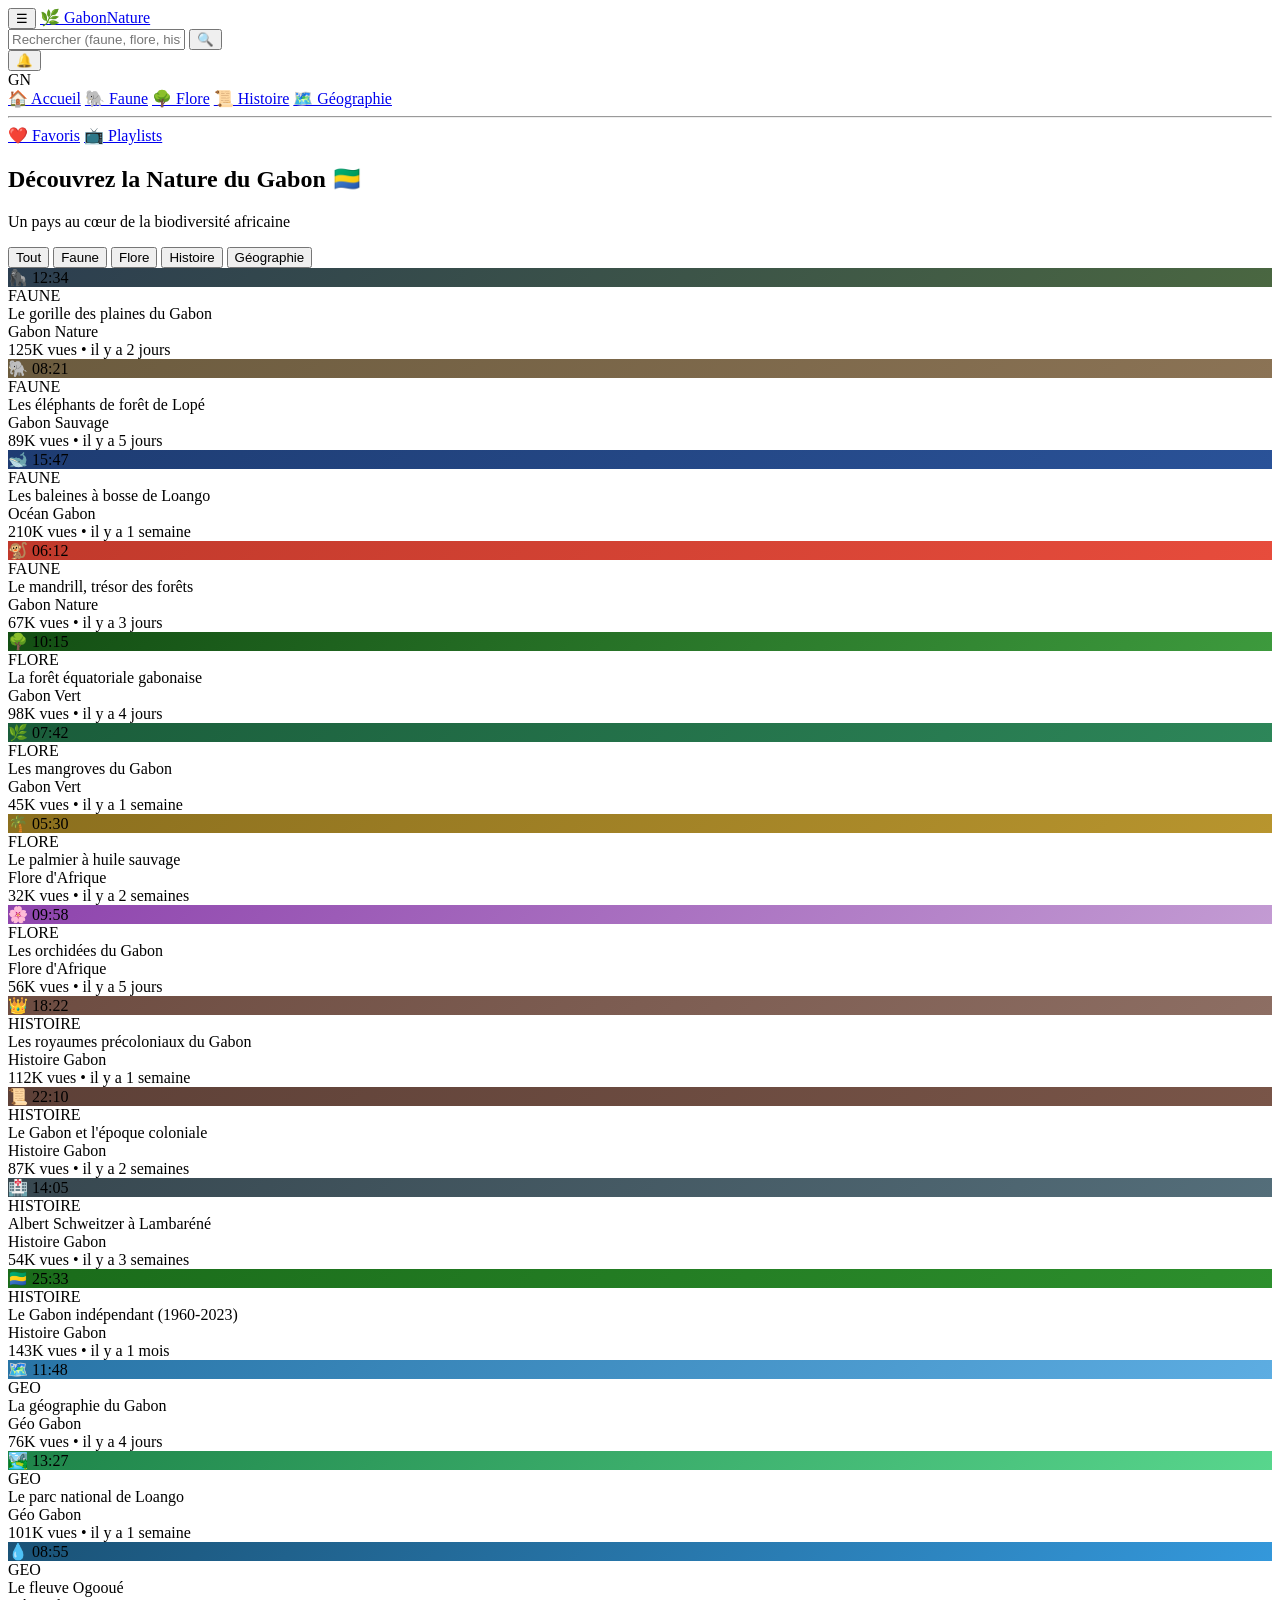
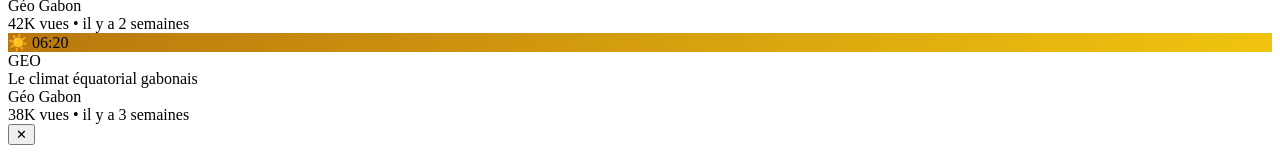
==== index.html @ cf0aaeb3 "Create index.html" ====
<!DOCTYPE html>
<html lang="fr">
<head>
  <meta charset="UTF-8">
  <meta name="viewport" content="width=device-width, initial-scale=1.0">
  <title>Gabon Nature - Découvrez la beauté du Gabon</title>
  <link rel="stylesheet" href="style.css">
  <link href="https://fonts.googleapis.com/css2?family=Roboto:wght@300;400;500;700&display=swap" rel="stylesheet">
</head>
<body>

  <!-- HEADER style YouTube -->
  <header class="header">
    <div class="header-left">
      <button class="menu-btn" id="menuBtn">☰</button>
      <a href="#" class="logo">
        <span class="logo-icon">🌿</span>
        <span class="logo-text">Gabon<span>Nature</span></span>
      </a>
    </div>
    <div class="header-center">
      <input type="text" class="search-bar" placeholder="Rechercher (faune, flore, histoire...)" id="searchInput">
      <button class="search-btn" id="searchBtn">🔍</button>
    </div>
    <div class="header-right">
      <button class="icon-btn">🔔</button>
      <div class="avatar">GN</div>
    </div>
  </header>

  <!-- SIDEBAR -->
  <aside class="sidebar" id="sidebar">
    <nav>
      <a href="#" class="side-link active" data-cat="all">🏠 Accueil</a>
      <a href="#" class="side-link" data-cat="faune">🐘 Faune</a>
      <a href="#" class="side-link" data-cat="flore">🌳 Flore</a>
      <a href="#" class="side-link" data-cat="histoire">📜 Histoire</a>
      <a href="#" class="side-link" data-cat="geo">🗺️ Géographie</a>
      <hr>
      <a href="#" class="side-link">❤️ Favoris</a>
      <a href="#" class="side-link">📺 Playlists</a>
    </nav>
  </aside>

  <!-- CONTENU PRINCIPAL -->
  <main class="main-content" id="mainContent">
    
    <!-- BANNIÈRE -->
    <section class="banner">
      <h1>Découvrez la Nature du Gabon 🇬🇦</h1>
      <p>Un pays au cœur de la biodiversité africaine</p>
    </section>

    <!-- FILTRES -->
    <section class="categories">
      <button class="cat-btn active" data-cat="all">Tout</button>
      <button class="cat-btn" data-cat="faune">Faune</button>
      <button class="cat-btn" data-cat="flore">Flore</button>
      <button class="cat-btn" data-cat="histoire">Histoire</button>
      <button class="cat-btn" data-cat="geo">Géographie</button>
    </section>

    <!-- GRILLE DE VIDÉOS/CARDS -->
    <section class="video-grid" id="videoGrid">
      <!-- Les cartes seront injectées par JS -->
    </section>

  </main>

  <!-- MODAL DÉTAIL -->
  <div class="modal" id="modal">
    <div class="modal-content">
      <button class="modal-close" id="modalClose">✕</button>
      <div class="modal-body" id="modalBody"></div>
    </div>
  </div>

  <script src="script.js"></script>
</body>
</html>
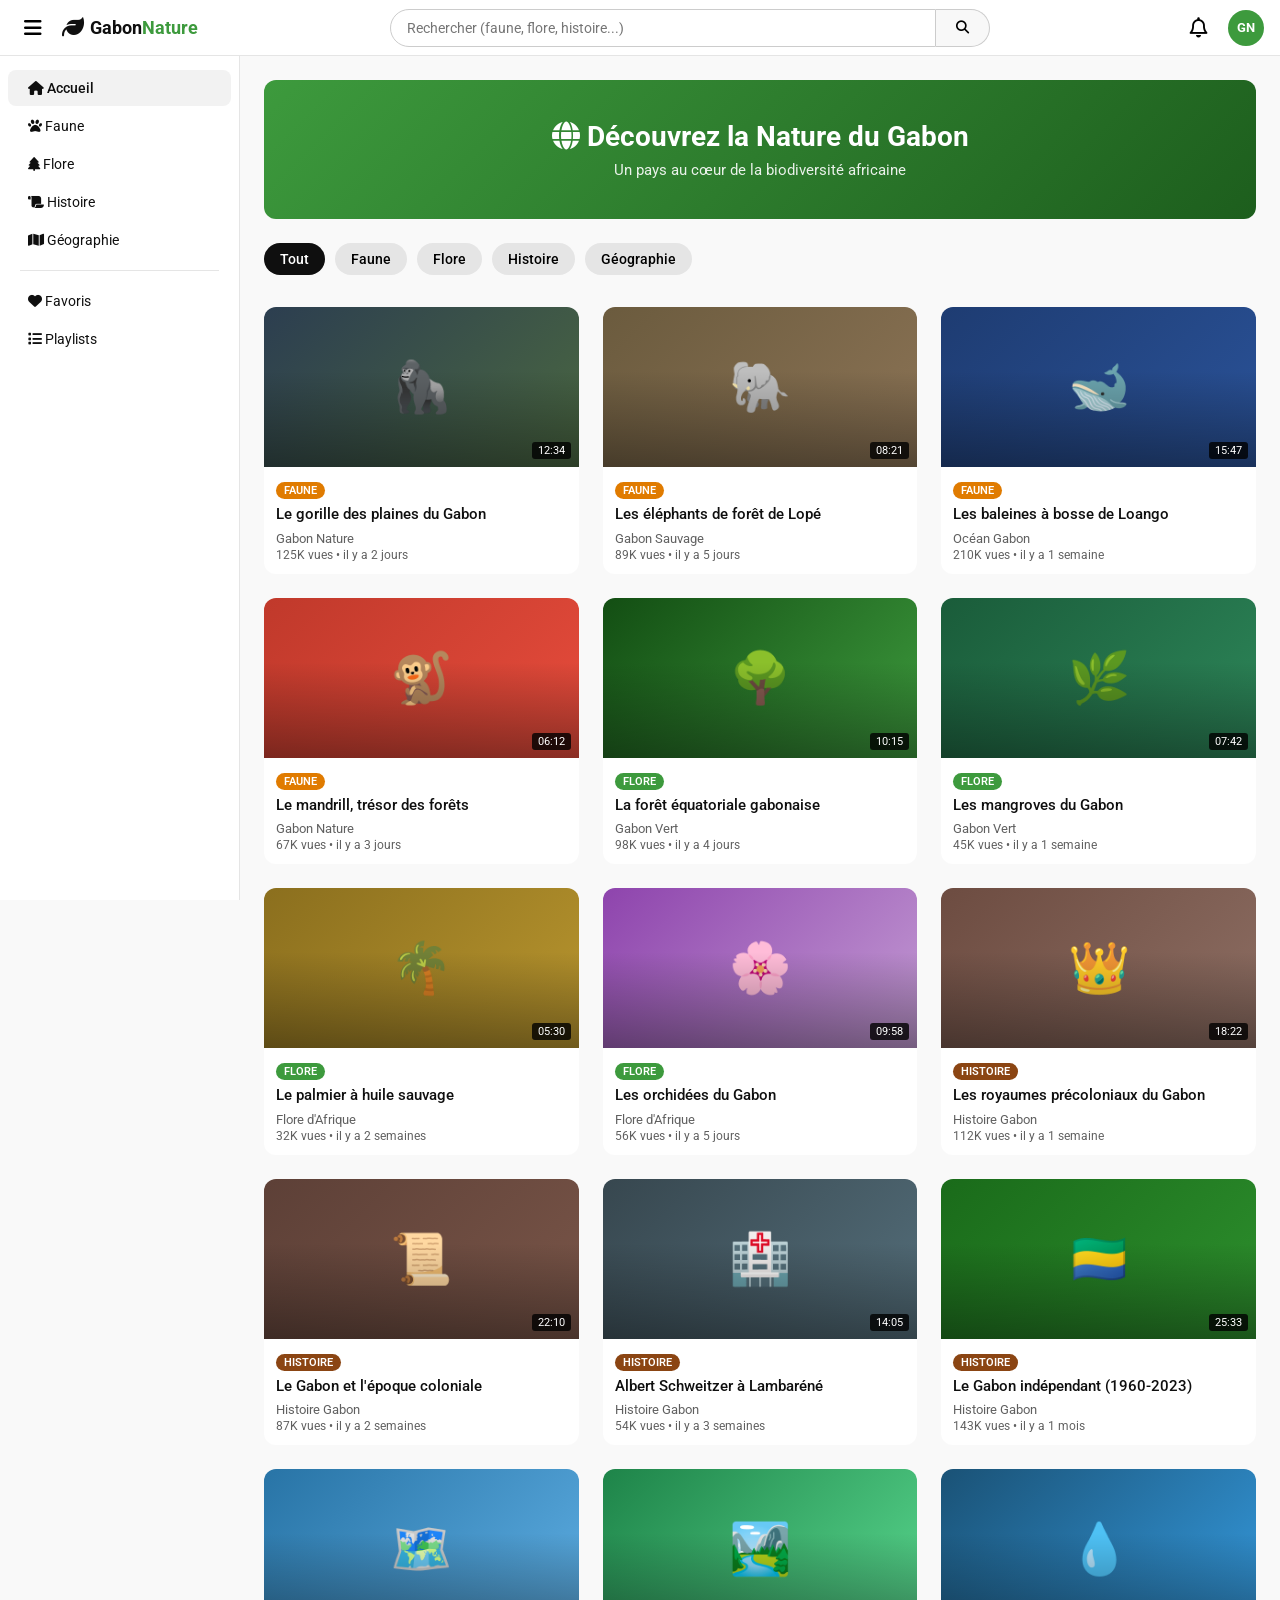
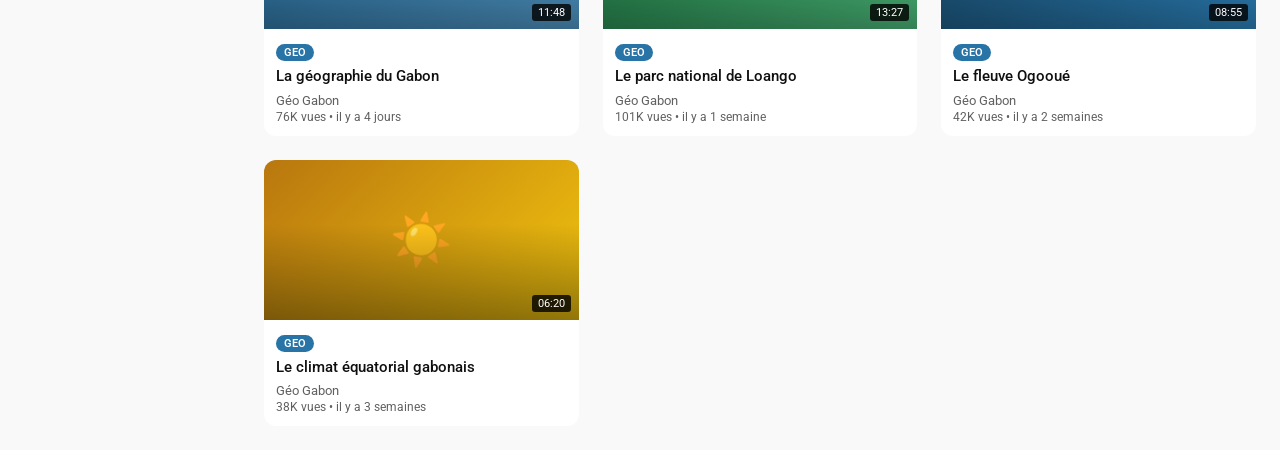
==== commit 0189c273: "Update index.html" ====
--- a/index.html
+++ b/index.html
@@ -6,24 +6,25 @@
   <title>Gabon Nature - Découvrez la beauté du Gabon</title>
   <link rel="stylesheet" href="style.css">
   <link href="https://fonts.googleapis.com/css2?family=Roboto:wght@300;400;500;700&display=swap" rel="stylesheet">
+  <link rel="stylesheet" href="https://cdnjs.cloudflare.com/ajax/libs/font-awesome/6.5.1/css/all.min.css">
 </head>
 <body>
 
   <!-- HEADER style YouTube -->
   <header class="header">
     <div class="header-left">
-      <button class="menu-btn" id="menuBtn">☰</button>
+      <button class="menu-btn" id="menuBtn"><i class="fa-solid fa-bars"></i></button>
       <a href="#" class="logo">
-        <span class="logo-icon">🌿</span>
+        <span class="logo-icon"><i class="fa-solid fa-leaf"></i></span>
         <span class="logo-text">Gabon<span>Nature</span></span>
       </a>
     </div>
     <div class="header-center">
       <input type="text" class="search-bar" placeholder="Rechercher (faune, flore, histoire...)" id="searchInput">
-      <button class="search-btn" id="searchBtn">🔍</button>
+      <button class="search-btn" id="searchBtn"><i class="fa-solid fa-magnifying-glass"></i></button>
     </div>
     <div class="header-right">
-      <button class="icon-btn">🔔</button>
+      <button class="icon-btn"><i class="fa-regular fa-bell"></i></button>
       <div class="avatar">GN</div>
     </div>
   </header>
@@ -31,14 +32,14 @@
   <!-- SIDEBAR -->
   <aside class="sidebar" id="sidebar">
     <nav>
-      <a href="#" class="side-link active" data-cat="all">🏠 Accueil</a>
-      <a href="#" class="side-link" data-cat="faune">🐘 Faune</a>
-      <a href="#" class="side-link" data-cat="flore">🌳 Flore</a>
-      <a href="#" class="side-link" data-cat="histoire">📜 Histoire</a>
-      <a href="#" class="side-link" data-cat="geo">🗺️ Géographie</a>
+      <a href="#" class="side-link active" data-cat="all"><i class="fa-solid fa-house"></i> Accueil</a>
+      <a href="#" class="side-link" data-cat="faune"><i class="fa-solid fa-paw"></i> Faune</a>
+      <a href="#" class="side-link" data-cat="flore"><i class="fa-solid fa-tree"></i> Flore</a>
+      <a href="#" class="side-link" data-cat="histoire"><i class="fa-solid fa-scroll"></i> Histoire</a>
+      <a href="#" class="side-link" data-cat="geo"><i class="fa-solid fa-map"></i> Géographie</a>
       <hr>
-      <a href="#" class="side-link">❤️ Favoris</a>
-      <a href="#" class="side-link">📺 Playlists</a>
+      <a href="#" class="side-link"><i class="fa-solid fa-heart"></i> Favoris</a>
+      <a href="#" class="side-link"><i class="fa-solid fa-list"></i> Playlists</a>
     </nav>
   </aside>
 
@@ -47,7 +48,7 @@
     
     <!-- BANNIÈRE -->
     <section class="banner">
-      <h1>Découvrez la Nature du Gabon 🇬🇦</h1>
+      <h1><i class="fa-solid fa-globe"></i> Découvrez la Nature du Gabon</h1>
       <p>Un pays au cœur de la biodiversité africaine</p>
     </section>
 
@@ -61,16 +62,14 @@
     </section>
 
     <!-- GRILLE DE VIDÉOS/CARDS -->
-    <section class="video-grid" id="videoGrid">
-      <!-- Les cartes seront injectées par JS -->
-    </section>
+    <section class="video-grid" id="videoGrid"></section>
 
   </main>
 
   <!-- MODAL DÉTAIL -->
   <div class="modal" id="modal">
     <div class="modal-content">
-      <button class="modal-close" id="modalClose">✕</button>
+      <button class="modal-close" id="modalClose"><i class="fa-solid fa-xmark"></i></button>
       <div class="modal-body" id="modalBody"></div>
     </div>
   </div>
--- a/style.css
+++ b/style.css
@@ -0,0 +1,406 @@
+* {
+  margin: 0;
+  padding: 0;
+  box-sizing: border-box;
+  font-family: 'Roboto', sans-serif;
+}
+
+:root {
+  --primary: #3d9a3d;
+  --primary-dark: #2d742d;
+  --bg: #f9f9f9;
+  --card-bg: #ffffff;
+  --text: #0f0f0f;
+  --text-light: #606060;
+  --border: #e5e5e5;
+}
+
+body {
+  background: var(--bg);
+  color: var(--text);
+  overflow-x: hidden;
+}
+
+/* ===== HEADER ===== */
+.header {
+  position: fixed;
+  top: 0; left: 0; right: 0;
+  height: 56px;
+  background: #fff;
+  display: flex;
+  align-items: center;
+  justify-content: space-between;
+  padding: 0 16px;
+  border-bottom: 1px solid var(--border);
+  z-index: 100;
+}
+
+.header-left {
+  display: flex;
+  align-items: center;
+  gap: 12px;
+}
+
+.menu-btn {
+  background: none;
+  border: none;
+  font-size: 20px;
+  cursor: pointer;
+  padding: 8px;
+  border-radius: 50%;
+}
+.menu-btn:hover { background: #f2f2f2; }
+
+.logo {
+  display: flex;
+  align-items: center;
+  gap: 6px;
+  text-decoration: none;
+  color: var(--text);
+  font-weight: 700;
+  font-size: 18px;
+}
+.logo-icon { font-size: 22px; }
+.logo-text span { color: var(--primary); }
+
+.header-center {
+  display: flex;
+  flex: 1;
+  max-width: 600px;
+  margin: 0 40px;
+}
+
+.search-bar {
+  flex: 1;
+  padding: 10px 16px;
+  border: 1px solid #ccc;
+  border-radius: 40px 0 0 40px;
+  outline: none;
+  font-size: 14px;
+}
+
+.search-btn {
+  padding: 0 20px;
+  border: 1px solid #ccc;
+  border-left: none;
+  background: #f8f8f8;
+  border-radius: 0 40px 40px 0;
+  cursor: pointer;
+}
+
+.header-right {
+  display: flex;
+  align-items: center;
+  gap: 12px;
+}
+
+.icon-btn {
+  background: none;
+  border: none;
+  font-size: 20px;
+  cursor: pointer;
+  padding: 8px;
+  border-radius: 50%;
+}
+.icon-btn:hover { background: #f2f2f2; }
+
+.avatar {
+  width: 36px;
+  height: 36px;
+  border-radius: 50%;
+  background: var(--primary);
+  color: #fff;
+  display: flex;
+  align-items: center;
+  justify-content: center;
+  font-weight: 700;
+  font-size: 13px;
+}
+
+/* ===== SIDEBAR ===== */
+.sidebar {
+  position: fixed;
+  top: 56px;
+  left: 0;
+  bottom: 0;
+  width: 240px;
+  background: #fff;
+  border-right: 1px solid var(--border);
+  padding: 12px 0;
+  overflow-y: auto;
+  transition: transform 0.3s;
+  z-index: 90;
+}
+
+.sidebar.hidden {
+  transform: translateX(-100%);
+}
+
+.side-link {
+  display: block;
+  padding: 10px 20px;
+  color: var(--text);
+  text-decoration: none;
+  font-size: 14px;
+  border-radius: 8px;
+  margin: 2px 8px;
+}
+
+.side-link:hover, .side-link.active {
+  background: #f2f2f2;
+  font-weight: 500;
+}
+
+.sidebar hr {
+  margin: 12px 20px;
+  border: none;
+  border-top: 1px solid var(--border);
+}
+
+/* ===== MAIN ===== */
+.main-content {
+  margin-top: 56px;
+  margin-left: 240px;
+  padding: 24px;
+  transition: margin 0.3s;
+}
+
+.main-content.full {
+  margin-left: 0;
+}
+
+/* ===== BANNIÈRE ===== */
+.banner {
+  background: linear-gradient(135deg, var(--primary), #1d5e1d);
+  color: #fff;
+  padding: 40px 30px;
+  border-radius: 12px;
+  margin-bottom: 24px;
+  text-align: center;
+}
+
+.banner h1 {
+  font-size: 28px;
+  margin-bottom: 8px;
+}
+
+.banner p {
+  font-size: 15px;
+  opacity: 0.9;
+}
+
+/* ===== CATÉGORIES ===== */
+.categories {
+  display: flex;
+  gap: 10px;
+  margin-bottom: 24px;
+  overflow-x: auto;
+  padding-bottom: 8px;
+}
+
+.cat-btn {
+  padding: 8px 16px;
+  border: none;
+  background: #e5e5e5;
+  border-radius: 20px;
+  cursor: pointer;
+  font-size: 14px;
+  white-space: nowrap;
+  font-weight: 500;
+}
+
+.cat-btn.active {
+  background: var(--text);
+  color: #fff;
+}
+
+.cat-btn:hover {
+  background: #d0d0d0;
+}
+.cat-btn.active:hover {
+  background: var(--text);
+}
+
+/* ===== GRILLE VIDÉO ===== */
+.video-grid {
+  display: grid;
+  grid-template-columns: repeat(auto-fill, minmax(280px, 1fr));
+  gap: 24px;
+}
+
+.video-card {
+  background: #fff;
+  border-radius: 12px;
+  overflow: hidden;
+  cursor: pointer;
+  transition: transform 0.2s, box-shadow 0.2s;
+}
+
+.video-card:hover {
+  transform: translateY(-4px);
+  box-shadow: 0 6px 20px rgba(0,0,0,0.1);
+}
+
+.thumb {
+  width: 100%;
+  height: 160px;
+  background-size: cover;
+  background-position: center;
+  position: relative;
+  display: flex;
+  align-items: center;
+  justify-content: center;
+  font-size: 50px;
+}
+
+.thumb::after {
+  content: '';
+  position: absolute;
+  inset: 0;
+  background: linear-gradient(to top, rgba(0,0,0,0.4), transparent 60%);
+}
+
+.duration {
+  position: absolute;
+  bottom: 8px;
+  right: 8px;
+  background: rgba(0,0,0,0.8);
+  color: #fff;
+  padding: 2px 6px;
+  border-radius: 3px;
+  font-size: 11px;
+  z-index: 2;
+}
+
+.video-info {
+  padding: 12px;
+}
+
+.video-title {
+  font-size: 15px;
+  font-weight: 500;
+  margin-bottom: 6px;
+  line-height: 1.3;
+}
+
+.video-channel {
+  font-size: 13px;
+  color: var(--text-light);
+  margin-bottom: 2px;
+}
+
+.video-meta {
+  font-size: 12px;
+  color: var(--text-light);
+}
+
+.badge {
+  display: inline-block;
+  padding: 2px 8px;
+  border-radius: 10px;
+  font-size: 11px;
+  font-weight: 600;
+  margin-bottom: 6px;
+  color: #fff;
+}
+.badge.faune { background: #e07b00; }
+.badge.flore { background: #3d9a3d; }
+.badge.histoire { background: #8b4513; }
+.badge.geo { background: #2874a6; }
+
+/* ===== MODAL ===== */
+.modal {
+  display: none;
+  position: fixed;
+  inset: 0;
+  background: rgba(0,0,0,0.7);
+  z-index: 200;
+  align-items: center;
+  justify-content: center;
+  padding: 20px;
+}
+
+.modal.active {
+  display: flex;
+}
+
+.modal-content {
+  background: #fff;
+  border-radius: 12px;
+  max-width: 800px;
+  width: 100%;
+  max-height: 90vh;
+  overflow-y: auto;
+  position: relative;
+}
+
+.modal-close {
+  position: absolute;
+  top: 12px;
+  right: 12px;
+  background: rgba(0,0,0,0.6);
+  color: #fff;
+  border: none;
+  width: 36px;
+  height: 36px;
+  border-radius: 50%;
+  cursor: pointer;
+  font-size: 16px;
+  z-index: 10;
+}
+
+.modal-hero {
+  height: 240px;
+  display: flex;
+  align-items: center;
+  justify-content: center;
+  font-size: 90px;
+}
+
+.modal-body {
+  padding: 0;
+}
+
+.modal-text {
+  padding: 24px;
+}
+
+.modal-text h2 {
+  margin-bottom: 12px;
+  font-size: 24px;
+}
+
+.modal-text p {
+  line-height: 1.6;
+  color: #333;
+  margin-bottom: 12px;
+}
+
+.modal-text .info-tags {
+  display: flex;
+  gap: 8px;
+  flex-wrap: wrap;
+  margin-top: 16px;
+}
+
+.info-tag {
+  background: #f2f2f2;
+  padding: 6px 12px;
+  border-radius: 16px;
+  font-size: 12px;
+  color: #333;
+}
+
+/* ===== RESPONSIVE ===== */
+@media (max-width: 900px) {
+  .sidebar { transform: translateX(-100%); }
+  .main-content { margin-left: 0; }
+  .sidebar.open { transform: translateX(0); }
+  .header-center { margin: 0 12px; }
+}
+
+@media (max-width: 600px) {
+  .header-center { display: none; }
+  .banner h1 { font-size: 20px; }
+  .video-grid { grid-template-columns: 1fr; }
+}
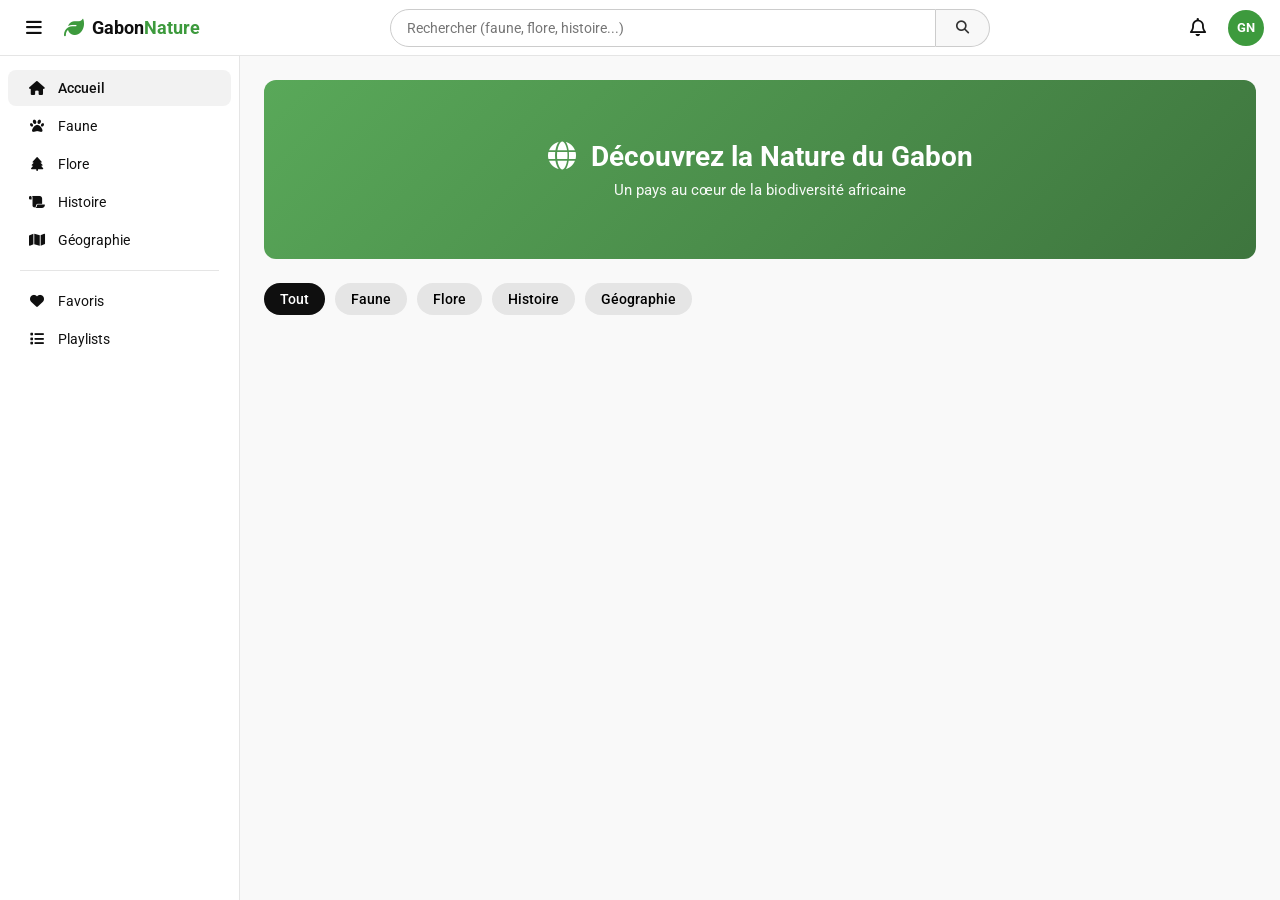
==== commit 5bb95f84: "Refactor index.html by removing comments and updating links Removed comments and updated links in th" ====
--- a/index.html
+++ b/index.html
@@ -10,11 +10,10 @@
 </head>
 <body>
 
-  <!-- HEADER style YouTube -->
   <header class="header">
     <div class="header-left">
       <button class="menu-btn" id="menuBtn"><i class="fa-solid fa-bars"></i></button>
-      <a href="#" class="logo">
+      <a href="index.html" class="logo">
         <span class="logo-icon"><i class="fa-solid fa-leaf"></i></span>
         <span class="logo-text">Gabon<span>Nature</span></span>
       </a>
@@ -29,10 +28,9 @@
     </div>
   </header>
 
-  <!-- SIDEBAR -->
   <aside class="sidebar" id="sidebar">
     <nav>
-      <a href="#" class="side-link active" data-cat="all"><i class="fa-solid fa-house"></i> Accueil</a>
+      <a href="index.html" class="side-link active" data-cat="all"><i class="fa-solid fa-house"></i> Accueil</a>
       <a href="#" class="side-link" data-cat="faune"><i class="fa-solid fa-paw"></i> Faune</a>
       <a href="#" class="side-link" data-cat="flore"><i class="fa-solid fa-tree"></i> Flore</a>
       <a href="#" class="side-link" data-cat="histoire"><i class="fa-solid fa-scroll"></i> Histoire</a>
@@ -43,16 +41,12 @@
     </nav>
   </aside>
 
-  <!-- CONTENU PRINCIPAL -->
   <main class="main-content" id="mainContent">
-    
-    <!-- BANNIÈRE -->
     <section class="banner">
       <h1><i class="fa-solid fa-globe"></i> Découvrez la Nature du Gabon</h1>
       <p>Un pays au cœur de la biodiversité africaine</p>
     </section>
 
-    <!-- FILTRES -->
     <section class="categories">
       <button class="cat-btn active" data-cat="all">Tout</button>
       <button class="cat-btn" data-cat="faune">Faune</button>
@@ -61,19 +55,10 @@
       <button class="cat-btn" data-cat="geo">Géographie</button>
     </section>
 
-    <!-- GRILLE DE VIDÉOS/CARDS -->
     <section class="video-grid" id="videoGrid"></section>
-
   </main>
 
-  <!-- MODAL DÉTAIL -->
-  <div class="modal" id="modal">
-    <div class="modal-content">
-      <button class="modal-close" id="modalClose"><i class="fa-solid fa-xmark"></i></button>
-      <div class="modal-body" id="modalBody"></div>
-    </div>
-  </div>
-
+  <script src="data.js"></script>
   <script src="script.js"></script>
 </body>
 </html>
--- a/style.css
+++ b/style.css
@@ -44,23 +44,27 @@
 .menu-btn {
   background: none;
   border: none;
-  font-size: 20px;
-  cursor: pointer;
-  padding: 8px;
+  font-size: 18px;
+  cursor: pointer;
+  padding: 8px 10px;
   border-radius: 50%;
+  color: var(--text);
 }
 .menu-btn:hover { background: #f2f2f2; }
 
 .logo {
   display: flex;
   align-items: center;
-  gap: 6px;
+  gap: 8px;
   text-decoration: none;
   color: var(--text);
   font-weight: 700;
   font-size: 18px;
 }
-.logo-icon { font-size: 22px; }
+.logo-icon {
+  color: var(--primary);
+  font-size: 20px;
+}
 .logo-text span { color: var(--primary); }
 
 .header-center {
@@ -86,6 +90,7 @@
   background: #f8f8f8;
   border-radius: 0 40px 40px 0;
   cursor: pointer;
+  color: #333;
 }
 
 .header-right {
@@ -97,10 +102,11 @@
 .icon-btn {
   background: none;
   border: none;
-  font-size: 20px;
-  cursor: pointer;
-  padding: 8px;
+  font-size: 18px;
+  cursor: pointer;
+  padding: 8px 10px;
   border-radius: 50%;
+  color: var(--text);
 }
 .icon-btn:hover { background: #f2f2f2; }
 
@@ -137,7 +143,9 @@
 }
 
 .side-link {
-  display: block;
+  display: flex;
+  align-items: center;
+  gap: 12px;
   padding: 10px 20px;
   color: var(--text);
   text-decoration: none;
@@ -146,6 +154,8 @@
   margin: 2px 8px;
 }
 
+.side-link i { width: 18px; text-align: center; }
+
 .side-link:hover, .side-link.active {
   background: #f2f2f2;
   font-weight: 500;
@@ -171,9 +181,10 @@
 
 /* ===== BANNIÈRE ===== */
 .banner {
-  background: linear-gradient(135deg, var(--primary), #1d5e1d);
-  color: #fff;
-  padding: 40px 30px;
+  background: linear-gradient(135deg, rgba(61,154,61,0.85), rgba(29,94,29,0.85)),
+              url('https://images.unsplash.com/photo-1516026672322-bc52d61a55d5?w=1600&q=80') center/cover;
+  color: #fff;
+  padding: 60px 30px;
   border-radius: 12px;
   margin-bottom: 24px;
   text-align: center;
@@ -184,9 +195,11 @@
   margin-bottom: 8px;
 }
 
+.banner h1 i { margin-right: 8px; }
+
 .banner p {
   font-size: 15px;
-  opacity: 0.9;
+  opacity: 0.95;
 }
 
 /* ===== CATÉGORIES ===== */
@@ -243,21 +256,39 @@
 
 .thumb {
   width: 100%;
-  height: 160px;
+  height: 170px;
   background-size: cover;
   background-position: center;
   position: relative;
-  display: flex;
-  align-items: center;
-  justify-content: center;
-  font-size: 50px;
 }
 
 .thumb::after {
   content: '';
   position: absolute;
   inset: 0;
-  background: linear-gradient(to top, rgba(0,0,0,0.4), transparent 60%);
+  background: linear-gradient(to top, rgba(0,0,0,0.5), transparent 50%);
+  pointer-events: none;
+}
+
+.play-overlay {
+  position: absolute;
+  inset: 0;
+  display: flex;
+  align-items: center;
+  justify-content: center;
+  opacity: 0;
+  transition: opacity 0.2s;
+  z-index: 2;
+}
+
+.play-overlay i {
+  font-size: 46px;
+  color: rgba(255,255,255,0.95);
+  text-shadow: 0 2px 10px rgba(0,0,0,0.5);
+}
+
+.video-card:hover .play-overlay {
+  opacity: 1;
 }
 
 .duration {
@@ -269,7 +300,7 @@
   padding: 2px 6px;
   border-radius: 3px;
   font-size: 11px;
-  z-index: 2;
+  z-index: 3;
 }
 
 .video-info {
@@ -289,18 +320,22 @@
   margin-bottom: 2px;
 }
 
+.video-channel i { margin-right: 4px; }
+
 .video-meta {
   font-size: 12px;
   color: var(--text-light);
 }
 
 .badge {
-  display: inline-block;
-  padding: 2px 8px;
+  display: inline-flex;
+  align-items: center;
+  gap: 4px;
+  padding: 3px 10px;
   border-radius: 10px;
   font-size: 11px;
   font-weight: 600;
-  margin-bottom: 6px;
+  margin-bottom: 8px;
   color: #fff;
 }
 .badge.faune { background: #e07b00; }
@@ -327,7 +362,7 @@
 .modal-content {
   background: #fff;
   border-radius: 12px;
-  max-width: 800px;
+  max-width: 850px;
   width: 100%;
   max-height: 90vh;
   overflow-y: auto;
@@ -349,12 +384,21 @@
   z-index: 10;
 }
 
-.modal-hero {
-  height: 240px;
-  display: flex;
-  align-items: center;
-  justify-content: center;
-  font-size: 90px;
+.modal-close:hover {
+  background: rgba(0,0,0,0.85);
+}
+
+.modal-video {
+  width: 100%;
+  aspect-ratio: 16/9;
+  background: #000;
+}
+
+.modal-video iframe {
+  width: 100%;
+  height: 100%;
+  border: none;
+  display: block;
 }
 
 .modal-body {
@@ -368,6 +412,12 @@
 .modal-text h2 {
   margin-bottom: 12px;
   font-size: 24px;
+}
+
+.modal-text .meta-line {
+  margin-bottom: 16px;
+  font-size: 13px;
+  color: var(--text-light);
 }
 
 .modal-text p {
@@ -401,6 +451,7 @@
 
 @media (max-width: 600px) {
   .header-center { display: none; }
+  .banner { padding: 40px 20px; }
   .banner h1 { font-size: 20px; }
   .video-grid { grid-template-columns: 1fr; }
 }
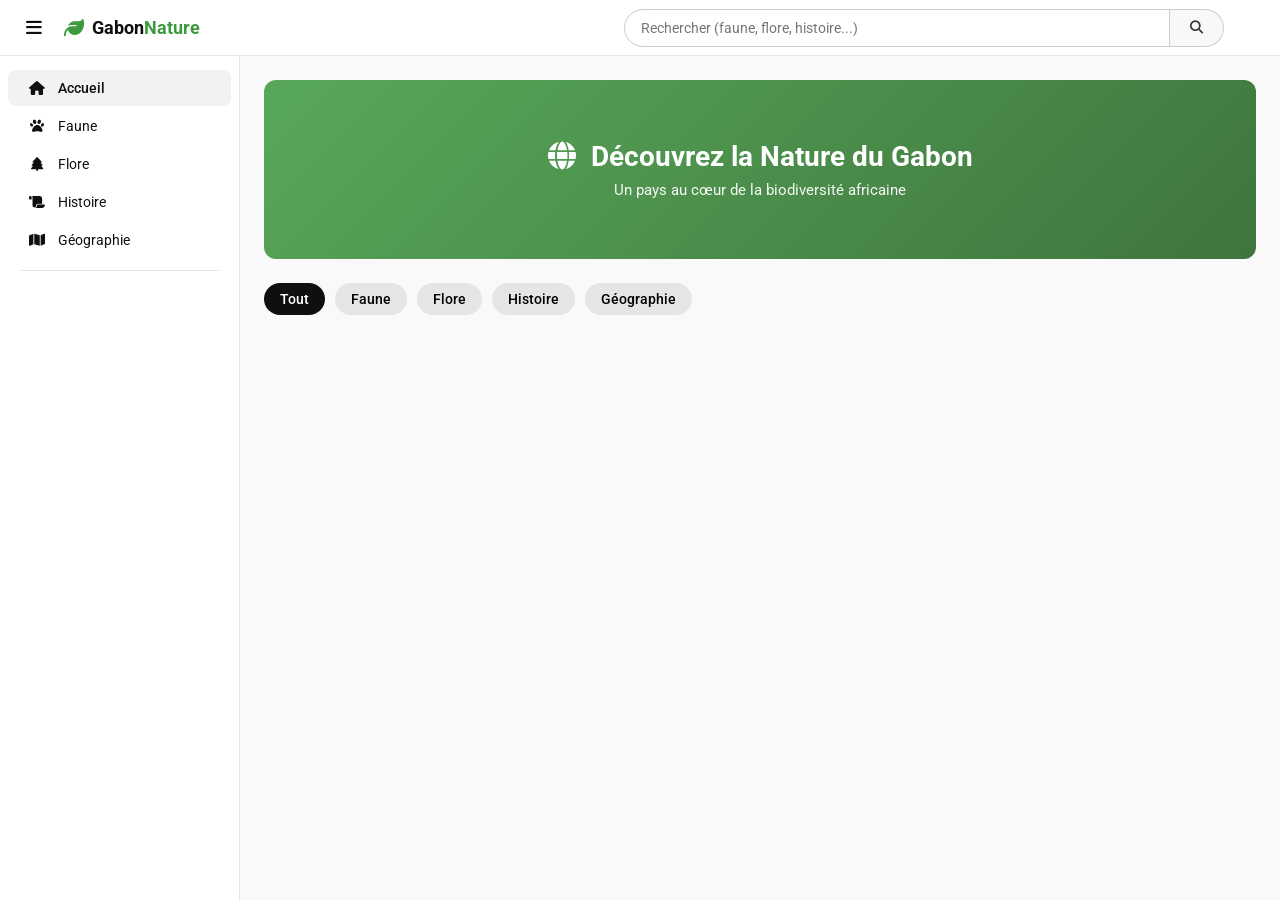
==== commit bfd5d5bb: "Remove header-right and sidebar links Removed the header-right section containing notification and a" ====
--- a/index.html
+++ b/index.html
@@ -22,10 +22,7 @@
       <input type="text" class="search-bar" placeholder="Rechercher (faune, flore, histoire...)" id="searchInput">
       <button class="search-btn" id="searchBtn"><i class="fa-solid fa-magnifying-glass"></i></button>
     </div>
-    <div class="header-right">
-      <button class="icon-btn"><i class="fa-regular fa-bell"></i></button>
-      <div class="avatar">GN</div>
-    </div>
+    
   </header>
 
   <aside class="sidebar" id="sidebar">
@@ -36,8 +33,6 @@
       <a href="#" class="side-link" data-cat="histoire"><i class="fa-solid fa-scroll"></i> Histoire</a>
       <a href="#" class="side-link" data-cat="geo"><i class="fa-solid fa-map"></i> Géographie</a>
       <hr>
-      <a href="#" class="side-link"><i class="fa-solid fa-heart"></i> Favoris</a>
-      <a href="#" class="side-link"><i class="fa-solid fa-list"></i> Playlists</a>
     </nav>
   </aside>
 
--- a/style.css
+++ b/style.css
@@ -455,3 +455,293 @@
   .banner h1 { font-size: 20px; }
   .video-grid { grid-template-columns: 1fr; }
 }
+
+/* ... garder tout le CSS précédent jusqu'à la section MODAL ... */
+
+/* ===== MODAL (obsolète mais gardé au cas où) ===== */
+.modal { display: none !important; }
+
+/* ================== PAGE WATCH ================== */
+.watch-main {
+  margin-top: 56px;
+  margin-left: 240px;
+  padding: 24px;
+  transition: margin 0.3s;
+}
+
+.watch-main.full {
+  margin-left: 0;
+}
+
+.watch-layout {
+  display: grid;
+  grid-template-columns: 1fr 400px;
+  gap: 24px;
+  max-width: 1800px;
+  margin: 0 auto;
+}
+
+/* --- Colonne gauche --- */
+.watch-primary {
+  min-width: 0;
+}
+
+.player-wrapper {
+  width: 100%;
+  aspect-ratio: 16/9;
+  background: #000;
+  border-radius: 12px;
+  overflow: hidden;
+  margin-bottom: 16px;
+}
+
+.player-wrapper iframe {
+  width: 100%;
+  height: 100%;
+  border: none;
+  display: block;
+}
+
+.watch-title {
+  font-size: 20px;
+  font-weight: 700;
+  margin-bottom: 12px;
+  line-height: 1.3;
+}
+
+.watch-meta-row {
+  display: flex;
+  align-items: center;
+  justify-content: space-between;
+  flex-wrap: wrap;
+  gap: 12px;
+  margin-bottom: 16px;
+}
+
+.watch-channel-block {
+  display: flex;
+  align-items: center;
+  gap: 12px;
+}
+
+.channel-avatar {
+  width: 40px;
+  height: 40px;
+  border-radius: 50%;
+  background: var(--primary);
+  color: #fff;
+  display: flex;
+  align-items: center;
+  justify-content: center;
+  font-weight: 700;
+  font-size: 14px;
+  flex-shrink: 0;
+}
+
+.channel-info {
+  display: flex;
+  flex-direction: column;
+}
+
+.channel-name {
+  font-weight: 500;
+  font-size: 14px;
+  display: flex;
+  align-items: center;
+  gap: 4px;
+}
+
+.channel-name i { color: #606060; font-size: 12px; }
+.channel-subs { font-size: 12px; color: var(--text-light); }
+
+.subscribe-btn {
+  background: #0f0f0f;
+  color: #fff;
+  border: none;
+  border-radius: 20px;
+  padding: 10px 18px;
+  font-weight: 500;
+  font-size: 14px;
+  cursor: pointer;
+  transition: background 0.2s;
+}
+.subscribe-btn:hover { background: #272727; }
+
+.watch-actions {
+  display: flex;
+  gap: 8px;
+  flex-wrap: wrap;
+}
+
+.action-btn {
+  background: #f2f2f2;
+  border: none;
+  border-radius: 20px;
+  padding: 8px 14px;
+  font-size: 13px;
+  font-weight: 500;
+  cursor: pointer;
+  display: inline-flex;
+  align-items: center;
+  gap: 6px;
+  color: var(--text);
+  transition: background 0.2s;
+}
+.action-btn:hover { background: #e5e5e5; }
+
+/* Description */
+.watch-description {
+  background: #f2f2f2;
+  border-radius: 12px;
+  padding: 14px 16px;
+  font-size: 14px;
+  line-height: 1.6;
+  margin-bottom: 24px;
+}
+
+.desc-meta {
+  font-weight: 500;
+  margin-bottom: 8px;
+  font-size: 13px;
+  color: var(--text);
+}
+
+.desc-tags {
+  display: flex;
+  gap: 8px;
+  flex-wrap: wrap;
+  margin-top: 12px;
+}
+
+.desc-tags .info-tag {
+  background: #fff;
+  padding: 4px 10px;
+  border-radius: 12px;
+  font-size: 12px;
+}
+
+/* --- Colonne droite : suggestions --- */
+.suggestions-title {
+  font-size: 16px;
+  font-weight: 500;
+  margin-bottom: 12px;
+}
+
+.suggestions-list {
+  display: flex;
+  flex-direction: column;
+  gap: 10px;
+}
+
+.suggestion-card {
+  display: flex;
+  gap: 8px;
+  cursor: pointer;
+  border-radius: 8px;
+  padding: 4px;
+  transition: background 0.15s;
+}
+
+.suggestion-card:hover {
+  background: #f2f2f2;
+}
+
+.suggestion-thumb {
+  width: 160px;
+  height: 90px;
+  flex-shrink: 0;
+  border-radius: 8px;
+  background-size: cover;
+  background-position: center;
+  position: relative;
+  overflow: hidden;
+}
+
+.suggestion-thumb .duration {
+  position: absolute;
+  bottom: 4px;
+  right: 4px;
+  background: rgba(0,0,0,0.8);
+  color: #fff;
+  padding: 1px 5px;
+  border-radius: 3px;
+  font-size: 11px;
+}
+
+.suggestion-info {
+  flex: 1;
+  min-width: 0;
+}
+
+.suggestion-title {
+  font-size: 14px;
+  font-weight: 500;
+  line-height: 1.3;
+  margin-bottom: 4px;
+  display: -webkit-box;
+  -webkit-line-clamp: 2;
+  -webkit-box-orient: vertical;
+  overflow: hidden;
+}
+
+.suggestion-channel {
+  font-size: 12px;
+  color: var(--text-light);
+}
+
+.suggestion-meta {
+  font-size: 12px;
+  color: var(--text-light);
+}
+
+/* Responsive watch */
+@media (max-width: 1100px) {
+  .watch-layout {
+    grid-template-columns: 1fr;
+  }
+  .watch-secondary {
+    margin-top: 16px;
+  }
+  .suggestion-thumb {
+    width: 140px;
+    height: 80px;
+  }
+}
+
+@media (max-width: 900px) {
+  .watch-main { margin-left: 0; }
+}
+
+/* ================== WATCH PAGE - VERSION SIMPLIFIÉE ================== */
+
+/* Barre d'actions simple (juste Partager) */
+.watch-actions-simple {
+  display: flex;
+  gap: 8px;
+  margin-bottom: 16px;
+}
+
+/* Suggestion sans nom de chaîne : on remonte légèrement le bloc */
+.suggestion-info {
+  display: flex;
+  flex-direction: column;
+  justify-content: flex-start;
+  gap: 4px;
+  padding-top: 2px;
+}
+
+.suggestion-title {
+  font-size: 14px;
+  font-weight: 500;
+  line-height: 1.3;
+  margin-bottom: 2px;
+  display: -webkit-box;
+  -webkit-line-clamp: 2;
+  -webkit-box-orient: vertical;
+  overflow: hidden;
+}
+
+.suggestion-meta {
+  font-size: 12px;
+  color: var(--text-light);
+}
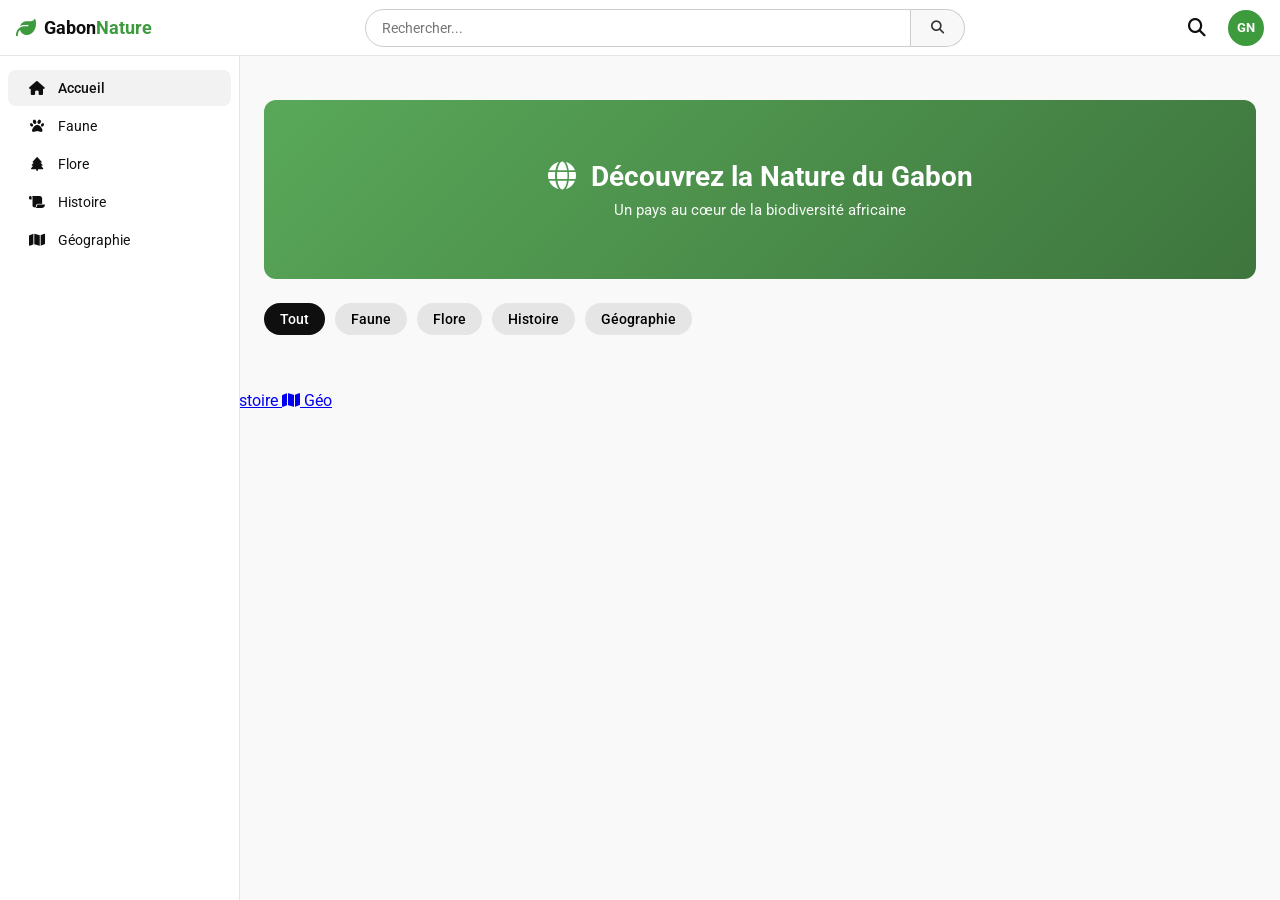
==== commit 9eae14bc: "Update index.html" ====
--- a/index.html
+++ b/index.html
@@ -2,7 +2,8 @@
 <html lang="fr">
 <head>
   <meta charset="UTF-8">
-  <meta name="viewport" content="width=device-width, initial-scale=1.0">
+  <meta name="viewport" content="width=device-width, initial-scale=1.0, maximum-scale=1.0, user-scalable=no">
+  <meta name="theme-color" content="#3d9a3d">
   <title>Gabon Nature - Découvrez la beauté du Gabon</title>
   <link rel="stylesheet" href="style.css">
   <link href="https://fonts.googleapis.com/css2?family=Roboto:wght@300;400;500;700&display=swap" rel="stylesheet">
@@ -10,21 +11,31 @@
 </head>
 <body>
 
+  <!-- HEADER sticky style Facebook -->
   <header class="header">
     <div class="header-left">
-      <button class="menu-btn" id="menuBtn"><i class="fa-solid fa-bars"></i></button>
       <a href="index.html" class="logo">
         <span class="logo-icon"><i class="fa-solid fa-leaf"></i></span>
         <span class="logo-text">Gabon<span>Nature</span></span>
       </a>
     </div>
     <div class="header-center">
-      <input type="text" class="search-bar" placeholder="Rechercher (faune, flore, histoire...)" id="searchInput">
+      <input type="text" class="search-bar" placeholder="Rechercher..." id="searchInput">
       <button class="search-btn" id="searchBtn"><i class="fa-solid fa-magnifying-glass"></i></button>
     </div>
-    
+    <div class="header-right">
+      <button class="icon-btn mobile-search-toggle" id="mobileSearchToggle"><i class="fa-solid fa-magnifying-glass"></i></button>
+      <div class="avatar">GN</div>
+    </div>
   </header>
 
+  <!-- Barre de recherche mobile (cachée par défaut) -->
+  <div class="mobile-search-bar" id="mobileSearchBar">
+    <input type="text" placeholder="Rechercher faune, flore, histoire..." id="mobileSearchInput">
+    <button id="mobileSearchClose"><i class="fa-solid fa-xmark"></i></button>
+  </div>
+
+  <!-- SIDEBAR (desktop uniquement) -->
   <aside class="sidebar" id="sidebar">
     <nav>
       <a href="index.html" class="side-link active" data-cat="all"><i class="fa-solid fa-house"></i> Accueil</a>
@@ -32,17 +43,22 @@
       <a href="#" class="side-link" data-cat="flore"><i class="fa-solid fa-tree"></i> Flore</a>
       <a href="#" class="side-link" data-cat="histoire"><i class="fa-solid fa-scroll"></i> Histoire</a>
       <a href="#" class="side-link" data-cat="geo"><i class="fa-solid fa-map"></i> Géographie</a>
-      <hr>
     </nav>
   </aside>
 
+  <!-- CONTENU PRINCIPAL -->
   <main class="main-content" id="mainContent">
+    
+    <!-- Bannière avec image de fond -->
     <section class="banner">
-      <h1><i class="fa-solid fa-globe"></i> Découvrez la Nature du Gabon</h1>
-      <p>Un pays au cœur de la biodiversité africaine</p>
+      <div class="banner-overlay">
+        <h1><i class="fa-solid fa-globe"></i> Découvrez la Nature du Gabon</h1>
+        <p>Un pays au cœur de la biodiversité africaine</p>
+      </div>
     </section>
 
-    <section class="categories">
+    <!-- Filtres catégories -->
+    <section class="categories" id="categories">
       <button class="cat-btn active" data-cat="all">Tout</button>
       <button class="cat-btn" data-cat="faune">Faune</button>
       <button class="cat-btn" data-cat="flore">Flore</button>
@@ -50,8 +66,34 @@
       <button class="cat-btn" data-cat="geo">Géographie</button>
     </section>
 
+    <!-- Grille vidéos -->
     <section class="video-grid" id="videoGrid"></section>
+
   </main>
+
+  <!-- BARRE DE NAVIGATION BASSE (mobile uniquement, style Facebook) -->
+  <nav class="mobile-nav" id="mobileNav">
+    <a href="index.html" class="mobile-nav-item active" data-cat="all">
+      <i class="fa-solid fa-house"></i>
+      <span>Accueil</span>
+    </a>
+    <a href="#" class="mobile-nav-item" data-cat="faune">
+      <i class="fa-solid fa-paw"></i>
+      <span>Faune</span>
+    </a>
+    <a href="#" class="mobile-nav-item" data-cat="flore">
+      <i class="fa-solid fa-tree"></i>
+      <span>Flore</span>
+    </a>
+    <a href="#" class="mobile-nav-item" data-cat="histoire">
+      <i class="fa-solid fa-scroll"></i>
+      <span>Histoire</span>
+    </a>
+    <a href="#" class="mobile-nav-item" data-cat="geo">
+      <i class="fa-solid fa-map"></i>
+      <span>Géo</span>
+    </a>
+  </nav>
 
   <script src="data.js"></script>
   <script src="script.js"></script>
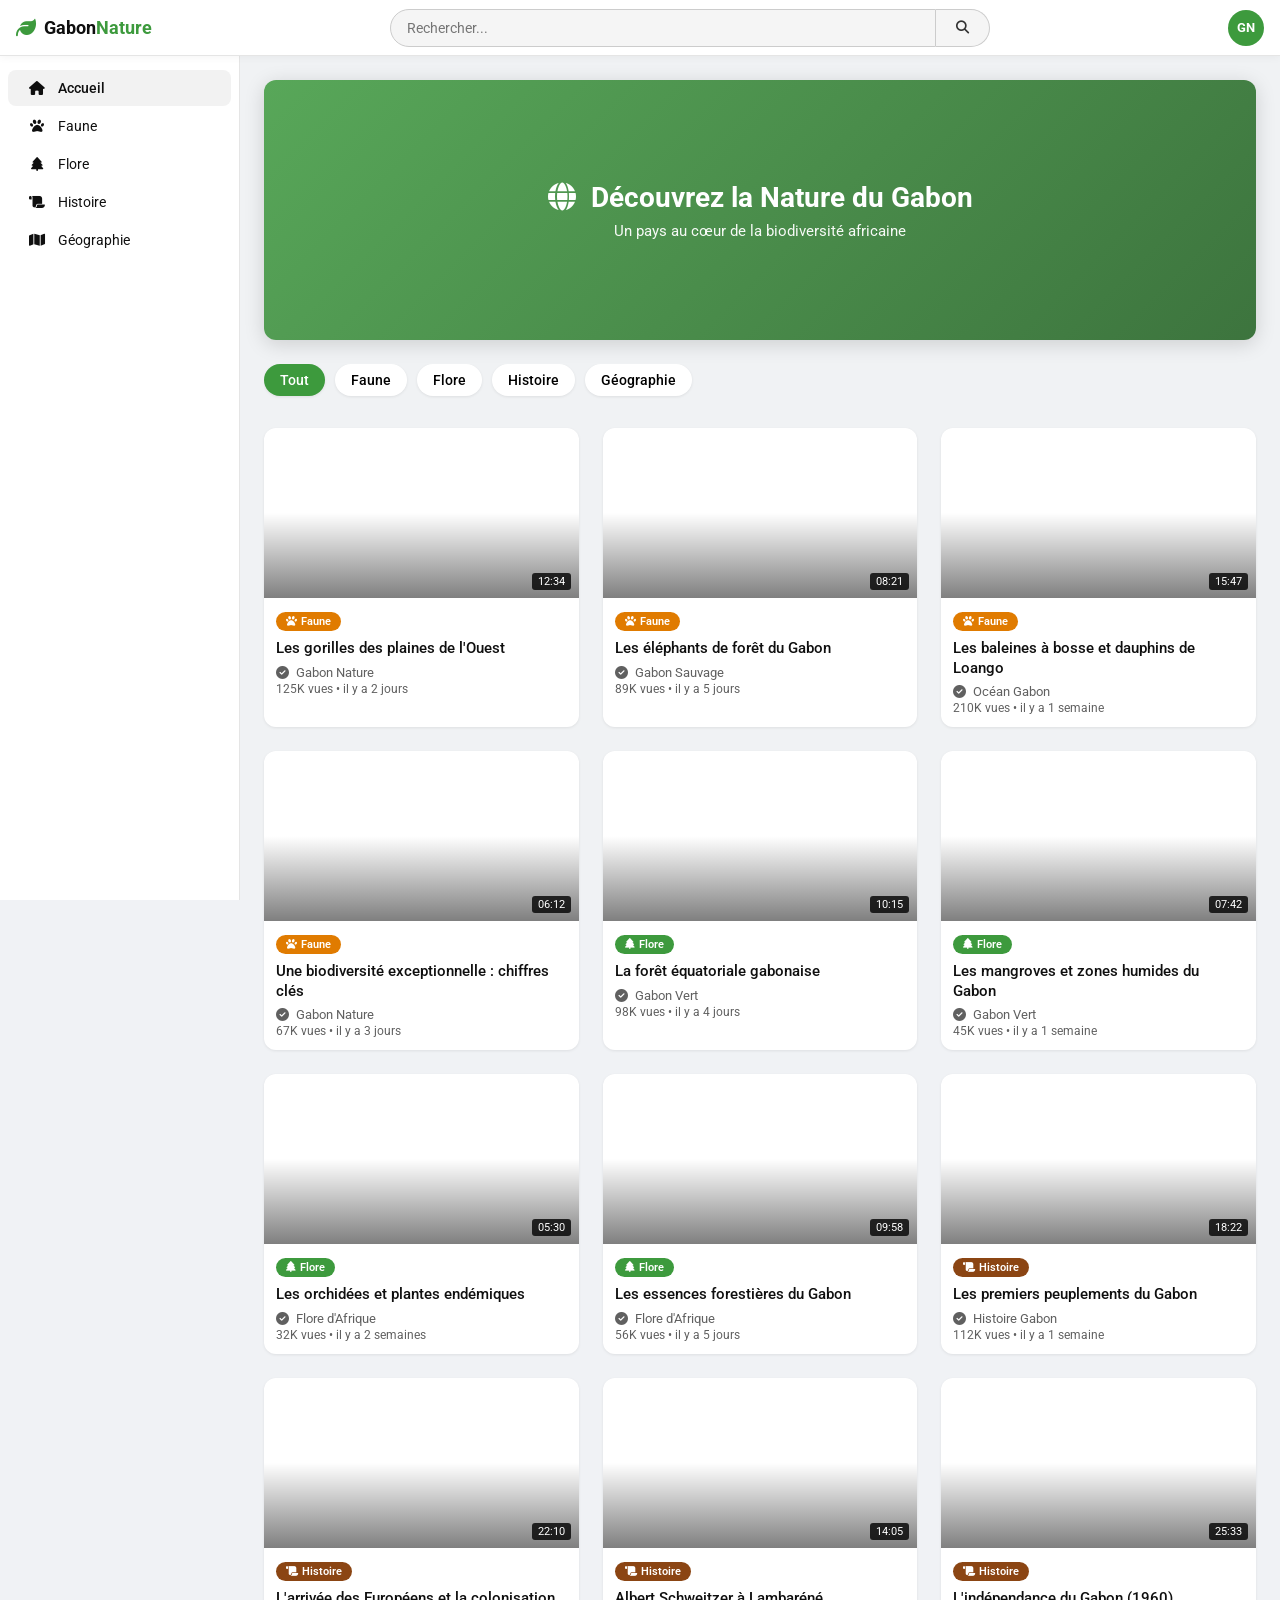
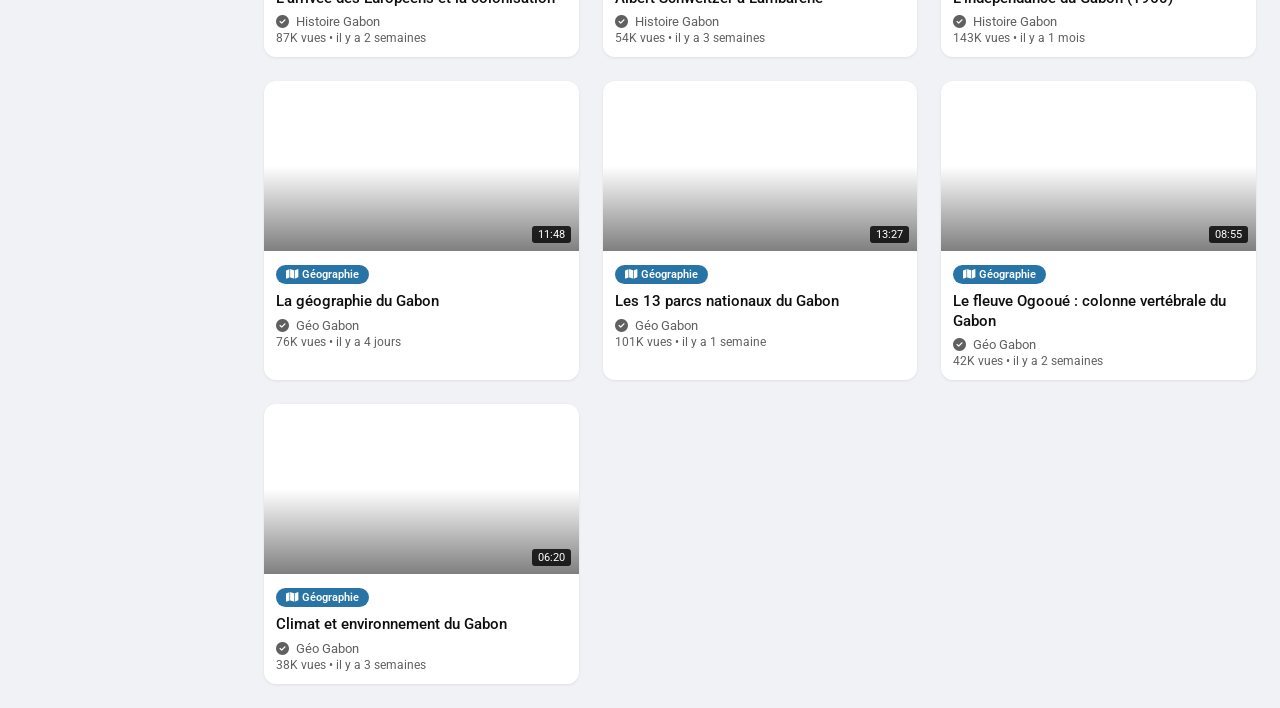
==== commit bcf7a6bc: "Update index.html" ====
--- a/index.html
+++ b/index.html
@@ -11,7 +11,7 @@
 </head>
 <body>
 
-  <!-- HEADER sticky style Facebook -->
+  <!-- HEADER sticky -->
   <header class="header">
     <div class="header-left">
       <a href="index.html" class="logo">
@@ -29,7 +29,7 @@
     </div>
   </header>
 
-  <!-- Barre de recherche mobile (cachée par défaut) -->
+  <!-- Barre de recherche mobile -->
   <div class="mobile-search-bar" id="mobileSearchBar">
     <input type="text" placeholder="Rechercher faune, flore, histoire..." id="mobileSearchInput">
     <button id="mobileSearchClose"><i class="fa-solid fa-xmark"></i></button>
@@ -49,7 +49,6 @@
   <!-- CONTENU PRINCIPAL -->
   <main class="main-content" id="mainContent">
     
-    <!-- Bannière avec image de fond -->
     <section class="banner">
       <div class="banner-overlay">
         <h1><i class="fa-solid fa-globe"></i> Découvrez la Nature du Gabon</h1>
@@ -57,7 +56,7 @@
       </div>
     </section>
 
-    <!-- Filtres catégories -->
+    <!-- Filtres catégories : DESKTOP uniquement -->
     <section class="categories" id="categories">
       <button class="cat-btn active" data-cat="all">Tout</button>
       <button class="cat-btn" data-cat="faune">Faune</button>
@@ -66,14 +65,13 @@
       <button class="cat-btn" data-cat="geo">Géographie</button>
     </section>
 
-    <!-- Grille vidéos -->
     <section class="video-grid" id="videoGrid"></section>
 
   </main>
 
-  <!-- BARRE DE NAVIGATION BASSE (mobile uniquement, style Facebook) -->
+  <!-- BOTTOMBAR (mobile uniquement) -->
   <nav class="mobile-nav" id="mobileNav">
-    <a href="index.html" class="mobile-nav-item active" data-cat="all">
+    <a href="#" class="mobile-nav-item active" data-cat="all">
       <i class="fa-solid fa-house"></i>
       <span>Accueil</span>
     </a>
--- a/style.css
+++ b/style.css
@@ -3,22 +3,47 @@
   padding: 0;
   box-sizing: border-box;
   font-family: 'Roboto', sans-serif;
+  -webkit-tap-highlight-color: transparent;
 }
 
 :root {
   --primary: #3d9a3d;
   --primary-dark: #2d742d;
-  --bg: #f9f9f9;
+  --bg: #f0f2f5;
   --card-bg: #ffffff;
   --text: #0f0f0f;
   --text-light: #606060;
   --border: #e5e5e5;
 }
 
+/* ===== BACKGROUND IMAGE GLOBAL ===== */
 body {
   background: var(--bg);
   color: var(--text);
   overflow-x: hidden;
+  min-height: 100vh;
+  position: relative;
+}
+
+/* Image de fond fixe derrière tout le contenu */
+body::before {
+  content: '';
+  position: fixed;
+  inset: 0;
+  background: url('https://images.unsplash.com/photo-1516026672322-bc52d61a55d5?w=1600&q=80') center/cover no-repeat;
+  opacity: 0.08;
+  z-index: -2;
+  pointer-events: none;
+}
+
+/* Voile léger par-dessus pour lisibilité */
+body::after {
+  content: '';
+  position: fixed;
+  inset: 0;
+  background: rgba(240, 242, 245, 0.92);
+  z-index: -1;
+  pointer-events: none;
 }
 
 /* ===== HEADER ===== */
@@ -33,6 +58,7 @@
   padding: 0 16px;
   border-bottom: 1px solid var(--border);
   z-index: 100;
+  box-shadow: 0 2px 8px rgba(0,0,0,0.04);
 }
 
 .header-left {
@@ -40,17 +66,6 @@
   align-items: center;
   gap: 12px;
 }
-
-.menu-btn {
-  background: none;
-  border: none;
-  font-size: 18px;
-  cursor: pointer;
-  padding: 8px 10px;
-  border-radius: 50%;
-  color: var(--text);
-}
-.menu-btn:hover { background: #f2f2f2; }
 
 .logo {
   display: flex;
@@ -61,10 +76,7 @@
   font-weight: 700;
   font-size: 18px;
 }
-.logo-icon {
-  color: var(--primary);
-  font-size: 20px;
-}
+.logo-icon { color: var(--primary); font-size: 20px; }
 .logo-text span { color: var(--primary); }
 
 .header-center {
@@ -81,13 +93,14 @@
   border-radius: 40px 0 0 40px;
   outline: none;
   font-size: 14px;
+  background: #f5f5f5;
 }
 
 .search-btn {
   padding: 0 20px;
   border: 1px solid #ccc;
   border-left: none;
-  background: #f8f8f8;
+  background: #f5f5f5;
   border-radius: 0 40px 40px 0;
   cursor: pointer;
   color: #333;
@@ -121,6 +134,42 @@
   justify-content: center;
   font-weight: 700;
   font-size: 13px;
+}
+
+/* Icône recherche mobile cachée par défaut */
+.mobile-search-toggle { display: none; }
+
+/* Barre de recherche mobile */
+.mobile-search-bar {
+  display: none;
+  position: fixed;
+  top: 56px;
+  left: 0;
+  right: 0;
+  background: #fff;
+  padding: 10px 12px;
+  border-bottom: 1px solid var(--border);
+  z-index: 99;
+  gap: 8px;
+  align-items: center;
+}
+.mobile-search-bar.active { display: flex; }
+.mobile-search-bar input {
+  flex: 1;
+  padding: 10px 14px;
+  border: 1px solid var(--border);
+  border-radius: 20px;
+  font-size: 14px;
+  outline: none;
+  background: #f5f5f5;
+}
+.mobile-search-bar button {
+  background: none;
+  border: none;
+  font-size: 18px;
+  color: var(--text);
+  cursor: pointer;
+  padding: 8px;
 }
 
 /* ===== SIDEBAR ===== */
@@ -138,10 +187,6 @@
   z-index: 90;
 }
 
-.sidebar.hidden {
-  transform: translateX(-100%);
-}
-
 .side-link {
   display: flex;
   align-items: center;
@@ -153,18 +198,10 @@
   border-radius: 8px;
   margin: 2px 8px;
 }
-
 .side-link i { width: 18px; text-align: center; }
-
 .side-link:hover, .side-link.active {
   background: #f2f2f2;
   font-weight: 500;
-}
-
-.sidebar hr {
-  margin: 12px 20px;
-  border: none;
-  border-top: 1px solid var(--border);
 }
 
 /* ===== MAIN ===== */
@@ -173,34 +210,38 @@
   margin-left: 240px;
   padding: 24px;
   transition: margin 0.3s;
-}
-
-.main-content.full {
-  margin-left: 0;
-}
+  min-height: calc(100vh - 56px);
+}
+
+.main-content.full { margin-left: 0; }
 
 /* ===== BANNIÈRE ===== */
 .banner {
-  background: linear-gradient(135deg, rgba(61,154,61,0.85), rgba(29,94,29,0.85)),
-              url('https://images.unsplash.com/photo-1516026672322-bc52d61a55d5?w=1600&q=80') center/cover;
-  color: #fff;
-  padding: 60px 30px;
+  position: relative;
+  height: 260px;
   border-radius: 12px;
   margin-bottom: 24px;
+  overflow: hidden;
+  background: url('https://images.unsplash.com/photo-1516026672322-bc52d61a55d5?w=1600&q=80') center/cover;
+  box-shadow: 0 4px 20px rgba(0,0,0,0.15);
+}
+
+.banner-overlay {
+  position: absolute;
+  inset: 0;
+  background: linear-gradient(135deg, rgba(61,154,61,0.85), rgba(29,94,29,0.85));
+  display: flex;
+  flex-direction: column;
+  align-items: center;
+  justify-content: center;
   text-align: center;
-}
-
-.banner h1 {
-  font-size: 28px;
-  margin-bottom: 8px;
-}
-
+  color: #fff;
+  padding: 20px;
+}
+
+.banner h1 { font-size: 28px; margin-bottom: 8px; }
 .banner h1 i { margin-right: 8px; }
-
-.banner p {
-  font-size: 15px;
-  opacity: 0.95;
-}
+.banner p { font-size: 15px; opacity: 0.95; }
 
 /* ===== CATÉGORIES ===== */
 .categories {
@@ -209,30 +250,28 @@
   margin-bottom: 24px;
   overflow-x: auto;
   padding-bottom: 8px;
-}
+  scrollbar-width: none;
+}
+.categories::-webkit-scrollbar { display: none; }
 
 .cat-btn {
   padding: 8px 16px;
   border: none;
-  background: #e5e5e5;
+  background: #fff;
   border-radius: 20px;
   cursor: pointer;
   font-size: 14px;
   white-space: nowrap;
   font-weight: 500;
-}
-
+  box-shadow: 0 1px 3px rgba(0,0,0,0.08);
+  transition: all 0.2s;
+}
+.cat-btn:hover { background: #f2f2f2; }
 .cat-btn.active {
-  background: var(--text);
+  background: var(--primary);
   color: #fff;
 }
-
-.cat-btn:hover {
-  background: #d0d0d0;
-}
-.cat-btn.active:hover {
-  background: var(--text);
-}
+.cat-btn.active:hover { background: var(--primary-dark); }
 
 /* ===== GRILLE VIDÉO ===== */
 .video-grid {
@@ -242,16 +281,17 @@
 }
 
 .video-card {
-  background: #fff;
+  background: var(--card-bg);
   border-radius: 12px;
   overflow: hidden;
   cursor: pointer;
   transition: transform 0.2s, box-shadow 0.2s;
+  box-shadow: 0 1px 3px rgba(0,0,0,0.08);
 }
 
 .video-card:hover {
   transform: translateY(-4px);
-  box-shadow: 0 6px 20px rgba(0,0,0,0.1);
+  box-shadow: 0 6px 20px rgba(0,0,0,0.12);
 }
 
 .thumb {
@@ -280,16 +320,12 @@
   transition: opacity 0.2s;
   z-index: 2;
 }
-
 .play-overlay i {
   font-size: 46px;
   color: rgba(255,255,255,0.95);
   text-shadow: 0 2px 10px rgba(0,0,0,0.5);
 }
-
-.video-card:hover .play-overlay {
-  opacity: 1;
-}
+.video-card:hover .play-overlay { opacity: 1; }
 
 .duration {
   position: absolute;
@@ -303,9 +339,7 @@
   z-index: 3;
 }
 
-.video-info {
-  padding: 12px;
-}
+.video-info { padding: 12px; }
 
 .video-title {
   font-size: 15px;
@@ -319,7 +353,6 @@
   color: var(--text-light);
   margin-bottom: 2px;
 }
-
 .video-channel i { margin-right: 4px; }
 
 .video-meta {
@@ -343,405 +376,147 @@
 .badge.histoire { background: #8b4513; }
 .badge.geo { background: #2874a6; }
 
-/* ===== MODAL ===== */
-.modal {
-  display: none;
-  position: fixed;
-  inset: 0;
-  background: rgba(0,0,0,0.7);
-  z-index: 200;
-  align-items: center;
-  justify-content: center;
-  padding: 20px;
-}
-
-.modal.active {
-  display: flex;
-}
-
-.modal-content {
-  background: #fff;
-  border-radius: 12px;
-  max-width: 850px;
-  width: 100%;
-  max-height: 90vh;
-  overflow-y: auto;
-  position: relative;
-}
-
-.modal-close {
-  position: absolute;
-  top: 12px;
-  right: 12px;
-  background: rgba(0,0,0,0.6);
-  color: #fff;
-  border: none;
-  width: 36px;
-  height: 36px;
-  border-radius: 50%;
-  cursor: pointer;
-  font-size: 16px;
-  z-index: 10;
-}
-
-.modal-close:hover {
-  background: rgba(0,0,0,0.85);
-}
-
-.modal-video {
-  width: 100%;
-  aspect-ratio: 16/9;
-  background: #000;
-}
-
-.modal-video iframe {
-  width: 100%;
-  height: 100%;
-  border: none;
-  display: block;
-}
-
-.modal-body {
-  padding: 0;
-}
-
-.modal-text {
-  padding: 24px;
-}
-
-.modal-text h2 {
-  margin-bottom: 12px;
-  font-size: 24px;
-}
-
-.modal-text .meta-line {
-  margin-bottom: 16px;
-  font-size: 13px;
-  color: var(--text-light);
-}
-
-.modal-text p {
-  line-height: 1.6;
-  color: #333;
-  margin-bottom: 12px;
-}
-
-.modal-text .info-tags {
-  display: flex;
-  gap: 8px;
-  flex-wrap: wrap;
-  margin-top: 16px;
-}
-
-.info-tag {
-  background: #f2f2f2;
-  padding: 6px 12px;
-  border-radius: 16px;
-  font-size: 12px;
-  color: #333;
-}
-
-/* ===== RESPONSIVE ===== */
+/* ===== BARRE DE NAVIGATION BASSE (mobile) ===== */
+.mobile-nav { display: none; }
+
+/* ============================================================
+   RESPONSIVE — MOBILE STYLE FACEBOOK
+   ============================================================ */
 @media (max-width: 900px) {
-  .sidebar { transform: translateX(-100%); }
-  .main-content { margin-left: 0; }
-  .sidebar.open { transform: translateX(0); }
-  .header-center { margin: 0 12px; }
-}
-
-@media (max-width: 600px) {
+  /* Header compact */
+  .header {
+    padding: 0 12px;
+    box-shadow: 0 1px 4px rgba(0,0,0,0.08);
+  }
+  .logo { font-size: 17px; }
+  .logo-icon { font-size: 18px; }
   .header-center { display: none; }
-  .banner { padding: 40px 20px; }
+  .mobile-search-toggle { display: flex; align-items: center; }
+  .avatar { width: 32px; height: 32px; font-size: 12px; }
+
+  /* Sidebar cachée sur mobile */
+  .sidebar { display: none; }
+
+  /* Main : plein écran, sans margin */
+  .main-content {
+    margin-left: 0;
+    padding: 12px;
+    padding-top: 68px; /* header height + spacing */
+    padding-bottom: 80px; /* espace pour la barre nav basse */
+  }
+
+  /* Bannière plus petite, style "cover" Facebook */
+  .banner {
+    height: 180px;
+    border-radius: 0;
+    margin: 0 -12px 12px;
+    box-shadow: none;
+  }
+  .banner-overlay { border-radius: 0; }
   .banner h1 { font-size: 20px; }
-  .video-grid { grid-template-columns: 1fr; }
-}
-
-/* ... garder tout le CSS précédent jusqu'à la section MODAL ... */
-
-/* ===== MODAL (obsolète mais gardé au cas où) ===== */
-.modal { display: none !important; }
-
-/* ================== PAGE WATCH ================== */
-.watch-main {
-  margin-top: 56px;
-  margin-left: 240px;
-  padding: 24px;
-  transition: margin 0.3s;
-}
-
-.watch-main.full {
-  margin-left: 0;
-}
-
-.watch-layout {
-  display: grid;
-  grid-template-columns: 1fr 400px;
-  gap: 24px;
-  max-width: 1800px;
-  margin: 0 auto;
-}
-
-/* --- Colonne gauche --- */
-.watch-primary {
-  min-width: 0;
-}
-
-.player-wrapper {
-  width: 100%;
-  aspect-ratio: 16/9;
-  background: #000;
-  border-radius: 12px;
-  overflow: hidden;
-  margin-bottom: 16px;
-}
-
-.player-wrapper iframe {
-  width: 100%;
-  height: 100%;
-  border: none;
-  display: block;
-}
-
-.watch-title {
-  font-size: 20px;
-  font-weight: 700;
-  margin-bottom: 12px;
-  line-height: 1.3;
-}
-
-.watch-meta-row {
-  display: flex;
-  align-items: center;
-  justify-content: space-between;
-  flex-wrap: wrap;
-  gap: 12px;
-  margin-bottom: 16px;
-}
-
-.watch-channel-block {
-  display: flex;
-  align-items: center;
-  gap: 12px;
-}
-
-.channel-avatar {
-  width: 40px;
-  height: 40px;
-  border-radius: 50%;
-  background: var(--primary);
-  color: #fff;
-  display: flex;
-  align-items: center;
-  justify-content: center;
-  font-weight: 700;
-  font-size: 14px;
-  flex-shrink: 0;
-}
-
-.channel-info {
-  display: flex;
-  flex-direction: column;
-}
-
-.channel-name {
-  font-weight: 500;
-  font-size: 14px;
-  display: flex;
-  align-items: center;
-  gap: 4px;
-}
-
-.channel-name i { color: #606060; font-size: 12px; }
-.channel-subs { font-size: 12px; color: var(--text-light); }
-
-.subscribe-btn {
-  background: #0f0f0f;
-  color: #fff;
-  border: none;
-  border-radius: 20px;
-  padding: 10px 18px;
-  font-weight: 500;
-  font-size: 14px;
-  cursor: pointer;
-  transition: background 0.2s;
-}
-.subscribe-btn:hover { background: #272727; }
-
-.watch-actions {
-  display: flex;
-  gap: 8px;
-  flex-wrap: wrap;
-}
-
-.action-btn {
-  background: #f2f2f2;
-  border: none;
-  border-radius: 20px;
-  padding: 8px 14px;
-  font-size: 13px;
-  font-weight: 500;
-  cursor: pointer;
-  display: inline-flex;
-  align-items: center;
-  gap: 6px;
-  color: var(--text);
-  transition: background 0.2s;
-}
-.action-btn:hover { background: #e5e5e5; }
-
-/* Description */
-.watch-description {
-  background: #f2f2f2;
-  border-radius: 12px;
-  padding: 14px 16px;
-  font-size: 14px;
-  line-height: 1.6;
-  margin-bottom: 24px;
-}
-
-.desc-meta {
-  font-weight: 500;
-  margin-bottom: 8px;
-  font-size: 13px;
-  color: var(--text);
-}
-
-.desc-tags {
-  display: flex;
-  gap: 8px;
-  flex-wrap: wrap;
-  margin-top: 12px;
-}
-
-.desc-tags .info-tag {
-  background: #fff;
-  padding: 4px 10px;
-  border-radius: 12px;
-  font-size: 12px;
-}
-
-/* --- Colonne droite : suggestions --- */
-.suggestions-title {
-  font-size: 16px;
-  font-weight: 500;
-  margin-bottom: 12px;
-}
-
-.suggestions-list {
-  display: flex;
-  flex-direction: column;
-  gap: 10px;
-}
-
-.suggestion-card {
-  display: flex;
-  gap: 8px;
-  cursor: pointer;
-  border-radius: 8px;
-  padding: 4px;
-  transition: background 0.15s;
-}
-
-.suggestion-card:hover {
-  background: #f2f2f2;
-}
-
-.suggestion-thumb {
-  width: 160px;
-  height: 90px;
-  flex-shrink: 0;
-  border-radius: 8px;
-  background-size: cover;
-  background-position: center;
-  position: relative;
-  overflow: hidden;
-}
-
-.suggestion-thumb .duration {
-  position: absolute;
-  bottom: 4px;
-  right: 4px;
-  background: rgba(0,0,0,0.8);
-  color: #fff;
-  padding: 1px 5px;
-  border-radius: 3px;
-  font-size: 11px;
-}
-
-.suggestion-info {
-  flex: 1;
-  min-width: 0;
-}
-
-.suggestion-title {
-  font-size: 14px;
-  font-weight: 500;
-  line-height: 1.3;
-  margin-bottom: 4px;
-  display: -webkit-box;
-  -webkit-line-clamp: 2;
-  -webkit-box-orient: vertical;
-  overflow: hidden;
-}
-
-.suggestion-channel {
-  font-size: 12px;
-  color: var(--text-light);
-}
-
-.suggestion-meta {
-  font-size: 12px;
-  color: var(--text-light);
-}
-
-/* Responsive watch */
-@media (max-width: 1100px) {
-  .watch-layout {
+  .banner p { font-size: 13px; }
+
+  /* Catégories sticky sous le header, comme les tabs Facebook */
+  .categories {
+    position: sticky;
+    top: 56px;
+    background: rgba(240, 242, 245, 0.95);
+    backdrop-filter: blur(8px);
+    margin: 0 -12px 12px;
+    padding: 8px 12px;
+    z-index: 50;
+    border-bottom: 1px solid rgba(0,0,0,0.05);
+  }
+  .cat-btn {
+    padding: 7px 14px;
+    font-size: 13px;
+    background: #fff;
+  }
+
+  /* Grille en une colonne, cards pleine largeur */
+  .video-grid {
     grid-template-columns: 1fr;
-  }
-  .watch-secondary {
-    margin-top: 16px;
-  }
-  .suggestion-thumb {
-    width: 140px;
-    height: 80px;
-  }
-}
-
+    gap: 12px;
+  }
+
+  /* Card style Facebook : pleine largeur, plus compacte */
+  .video-card {
+    border-radius: 10px;
+    box-shadow: 0 1px 2px rgba(0,0,0,0.08);
+  }
+  .video-card:hover { transform: none; }
+
+  .thumb {
+    height: 200px;
+  }
+
+  .video-info { padding: 10px 12px; }
+
+  .video-title {
+    font-size: 14px;
+    line-height: 1.4;
+  }
+  .video-meta { font-size: 12px; }
+
+  /* Barre de navigation basse fixe */
+  .mobile-nav {
+    display: flex;
+    position: fixed;
+    bottom: 0;
+    left: 0;
+    right: 0;
+    background: #fff;
+    border-top: 1px solid var(--border);
+    padding: 8px 0 max(8px, env(safe-area-inset-bottom));
+    justify-content: space-around;
+    z-index: 100;
+    box-shadow: 0 -2px 8px rgba(0,0,0,0.05);
+  }
+
+  .mobile-nav-item {
+    display: flex;
+    flex-direction: column;
+    align-items: center;
+    gap: 2px;
+    color: var(--text-light);
+    text-decoration: none;
+    font-size: 11px;
+    padding: 6px 10px;
+    border-radius: 8px;
+    flex: 1;
+    transition: all 0.15s;
+  }
+  .mobile-nav-item i {
+    font-size: 18px;
+  }
+  .mobile-nav-item.active {
+    color: var(--primary);
+  }
+  .mobile-nav-item.active i {
+    color: var(--primary);
+  }
+  .mobile-nav-item:active {
+    background: #f2f2f2;
+  }
+}
+
+/* Petits mobiles */
+@media (max-width: 380px) {
+  .mobile-nav-item span { font-size: 10px; }
+  .banner h1 { font-size: 18px; }
+  .thumb { height: 170px; }
+}
+
+/* ===== MODAL (page watch) ===== */
 @media (max-width: 900px) {
-  .watch-main { margin-left: 0; }
-}
-
-/* ================== WATCH PAGE - VERSION SIMPLIFIÉE ================== */
-
-/* Barre d'actions simple (juste Partager) */
-.watch-actions-simple {
-  display: flex;
-  gap: 8px;
-  margin-bottom: 16px;
-}
-
-/* Suggestion sans nom de chaîne : on remonte légèrement le bloc */
-.suggestion-info {
-  display: flex;
-  flex-direction: column;
-  justify-content: flex-start;
-  gap: 4px;
-  padding-top: 2px;
-}
-
-.suggestion-title {
-  font-size: 14px;
-  font-weight: 500;
-  line-height: 1.3;
-  margin-bottom: 2px;
-  display: -webkit-box;
-  -webkit-line-clamp: 2;
-  -webkit-box-orient: vertical;
-  overflow: hidden;
-}
-
-.suggestion-meta {
-  font-size: 12px;
-  color: var(--text-light);
-}
+  .watch-main {
+    padding: 12px;
+    padding-top: 68px;
+    padding-bottom: 80px;
+  }
+  .player-wrapper {
+    border-radius: 0;
+    margin: 0 -12px 12px;
+  }
+  .watch-title { font-size: 17px; }
+}
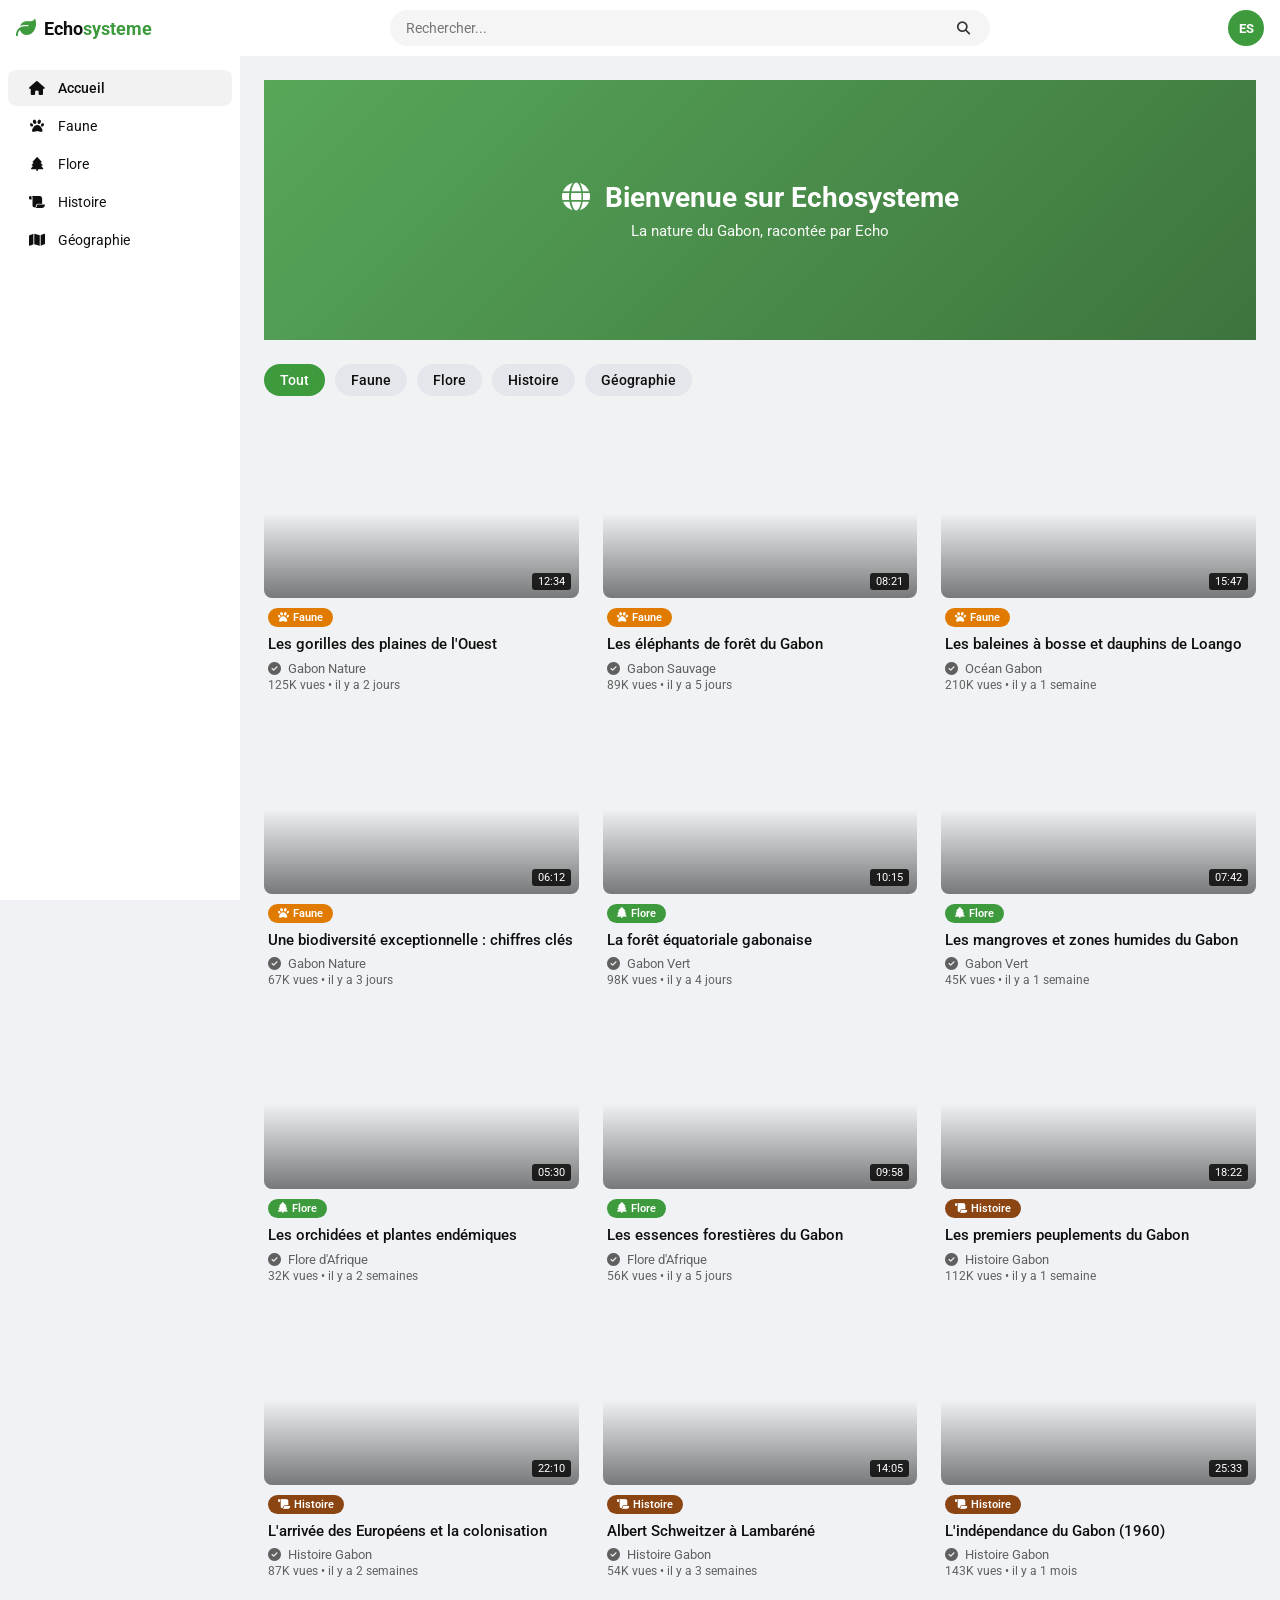
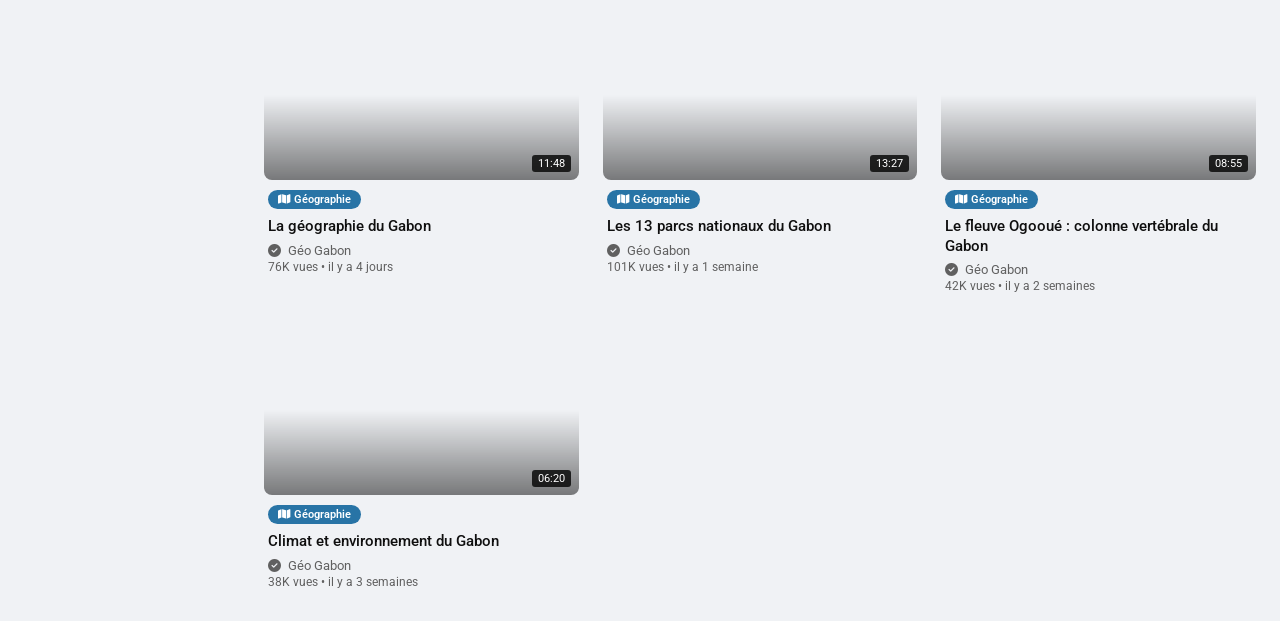
==== commit f24bb06d: "Update title and description for Echosysteme site" ====
--- a/index.html
+++ b/index.html
@@ -4,7 +4,8 @@
   <meta charset="UTF-8">
   <meta name="viewport" content="width=device-width, initial-scale=1.0, maximum-scale=1.0, user-scalable=no">
   <meta name="theme-color" content="#3d9a3d">
-  <title>Gabon Nature - Découvrez la beauté du Gabon</title>
+  <meta name="description" content="Echosysteme — Découvrez la faune, la flore, l'histoire et la géographie du Gabon.">
+  <title>Echosysteme - La nature du Gabon</title>
   <link rel="stylesheet" href="style.css">
   <link href="https://fonts.googleapis.com/css2?family=Roboto:wght@300;400;500;700&display=swap" rel="stylesheet">
   <link rel="stylesheet" href="https://cdnjs.cloudflare.com/ajax/libs/font-awesome/6.5.1/css/all.min.css">
@@ -16,7 +17,7 @@
     <div class="header-left">
       <a href="index.html" class="logo">
         <span class="logo-icon"><i class="fa-solid fa-leaf"></i></span>
-        <span class="logo-text">Gabon<span>Nature</span></span>
+        <span class="logo-text">Echo<span>systeme</span></span>
       </a>
     </div>
     <div class="header-center">
@@ -25,7 +26,7 @@
     </div>
     <div class="header-right">
       <button class="icon-btn mobile-search-toggle" id="mobileSearchToggle"><i class="fa-solid fa-magnifying-glass"></i></button>
-      <div class="avatar">GN</div>
+      <div class="avatar">ES</div>
     </div>
   </header>
 
@@ -51,8 +52,8 @@
     
     <section class="banner">
       <div class="banner-overlay">
-        <h1><i class="fa-solid fa-globe"></i> Découvrez la Nature du Gabon</h1>
-        <p>Un pays au cœur de la biodiversité africaine</p>
+        <h1><i class="fa-solid fa-globe"></i> Bienvenue sur Echosysteme</h1>
+        <p>La nature du Gabon, racontée par Echo</p>
       </div>
     </section>
 
--- a/style.css
+++ b/style.css
@@ -10,10 +10,10 @@
   --primary: #3d9a3d;
   --primary-dark: #2d742d;
   --bg: #f0f2f5;
-  --card-bg: #ffffff;
+  --card-bg: transparent;
   --text: #0f0f0f;
   --text-light: #606060;
-  --border: #e5e5e5;
+  --border: transparent;
 }
 
 /* ===== BACKGROUND IMAGE GLOBAL ===== */
@@ -25,23 +25,21 @@
   position: relative;
 }
 
-/* Image de fond fixe derrière tout le contenu */
 body::before {
   content: '';
   position: fixed;
   inset: 0;
   background: url('https://images.unsplash.com/photo-1516026672322-bc52d61a55d5?w=1600&q=80') center/cover no-repeat;
-  opacity: 0.08;
+  opacity: 0.15;
   z-index: -2;
   pointer-events: none;
 }
 
-/* Voile léger par-dessus pour lisibilité */
 body::after {
   content: '';
   position: fixed;
   inset: 0;
-  background: rgba(240, 242, 245, 0.92);
+  background: rgba(240, 242, 245, 0.85);
   z-index: -1;
   pointer-events: none;
 }
@@ -56,9 +54,7 @@
   align-items: center;
   justify-content: space-between;
   padding: 0 16px;
-  border-bottom: 1px solid var(--border);
   z-index: 100;
-  box-shadow: 0 2px 8px rgba(0,0,0,0.04);
 }
 
 .header-left {
@@ -89,7 +85,7 @@
 .search-bar {
   flex: 1;
   padding: 10px 16px;
-  border: 1px solid #ccc;
+  border: none;
   border-radius: 40px 0 0 40px;
   outline: none;
   font-size: 14px;
@@ -98,8 +94,7 @@
 
 .search-btn {
   padding: 0 20px;
-  border: 1px solid #ccc;
-  border-left: none;
+  border: none;
   background: #f5f5f5;
   border-radius: 0 40px 40px 0;
   cursor: pointer;
@@ -136,10 +131,8 @@
   font-size: 13px;
 }
 
-/* Icône recherche mobile cachée par défaut */
 .mobile-search-toggle { display: none; }
 
-/* Barre de recherche mobile */
 .mobile-search-bar {
   display: none;
   position: fixed;
@@ -148,7 +141,6 @@
   right: 0;
   background: #fff;
   padding: 10px 12px;
-  border-bottom: 1px solid var(--border);
   z-index: 99;
   gap: 8px;
   align-items: center;
@@ -157,7 +149,7 @@
 .mobile-search-bar input {
   flex: 1;
   padding: 10px 14px;
-  border: 1px solid var(--border);
+  border: none;
   border-radius: 20px;
   font-size: 14px;
   outline: none;
@@ -180,10 +172,8 @@
   bottom: 0;
   width: 240px;
   background: #fff;
-  border-right: 1px solid var(--border);
   padding: 12px 0;
   overflow-y: auto;
-  transition: transform 0.3s;
   z-index: 90;
 }
 
@@ -219,11 +209,9 @@
 .banner {
   position: relative;
   height: 260px;
-  border-radius: 12px;
   margin-bottom: 24px;
   overflow: hidden;
   background: url('https://images.unsplash.com/photo-1516026672322-bc52d61a55d5?w=1600&q=80') center/cover;
-  box-shadow: 0 4px 20px rgba(0,0,0,0.15);
 }
 
 .banner-overlay {
@@ -257,16 +245,16 @@
 .cat-btn {
   padding: 8px 16px;
   border: none;
-  background: #fff;
+  background: #e4e6eb;
   border-radius: 20px;
   cursor: pointer;
   font-size: 14px;
   white-space: nowrap;
   font-weight: 500;
-  box-shadow: 0 1px 3px rgba(0,0,0,0.08);
   transition: all 0.2s;
-}
-.cat-btn:hover { background: #f2f2f2; }
+  color: var(--text);
+}
+.cat-btn:hover { background: #d8dadf; }
 .cat-btn.active {
   background: var(--primary);
   color: #fff;
@@ -281,17 +269,14 @@
 }
 
 .video-card {
-  background: var(--card-bg);
-  border-radius: 12px;
+  background: transparent;
   overflow: hidden;
   cursor: pointer;
-  transition: transform 0.2s, box-shadow 0.2s;
-  box-shadow: 0 1px 3px rgba(0,0,0,0.08);
+  transition: transform 0.2s;
 }
 
 .video-card:hover {
   transform: translateY(-4px);
-  box-shadow: 0 6px 20px rgba(0,0,0,0.12);
 }
 
 .thumb {
@@ -300,6 +285,8 @@
   background-size: cover;
   background-position: center;
   position: relative;
+  border-radius: 8px;
+  overflow: hidden;
 }
 
 .thumb::after {
@@ -339,7 +326,7 @@
   z-index: 3;
 }
 
-.video-info { padding: 12px; }
+.video-info { padding: 8px 4px; }
 
 .video-title {
   font-size: 15px;
@@ -376,17 +363,204 @@
 .badge.histoire { background: #8b4513; }
 .badge.geo { background: #2874a6; }
 
-/* ===== BARRE DE NAVIGATION BASSE (mobile) ===== */
+/* ===== BOTTOMBAR ===== */
 .mobile-nav { display: none; }
 
 /* ============================================================
-   RESPONSIVE — MOBILE STYLE FACEBOOK
+   PAGE WATCH
    ============================================================ */
+.watch-main {
+  margin-top: 56px;
+  margin-left: 240px;
+  padding: 24px;
+  transition: margin 0.3s;
+  min-height: calc(100vh - 56px);
+}
+
+.watch-layout {
+  display: grid;
+  grid-template-columns: 1fr 400px;
+  gap: 24px;
+  max-width: 1800px;
+  margin: 0 auto;
+}
+
+.watch-primary { min-width: 0; }
+
+.player-wrapper {
+  width: 100%;
+  aspect-ratio: 16/9;
+  background: #000;
+  overflow: hidden;
+  margin-bottom: 16px;
+  border-radius: 8px;
+}
+
+.player-wrapper iframe {
+  width: 100%;
+  height: 100%;
+  border: none;
+  display: block;
+}
+
+.watch-title {
+  font-size: 20px;
+  font-weight: 700;
+  margin-bottom: 12px;
+  line-height: 1.3;
+}
+
+.watch-actions-simple {
+  display: flex;
+  gap: 8px;
+  margin-bottom: 16px;
+}
+
+.action-btn {
+  background: #e4e6eb;
+  border: none;
+  border-radius: 20px;
+  padding: 8px 14px;
+  font-size: 13px;
+  font-weight: 500;
+  cursor: pointer;
+  display: inline-flex;
+  align-items: center;
+  gap: 6px;
+  color: var(--text);
+  transition: background 0.2s;
+}
+.action-btn:hover { background: #d8dadf; }
+
+.watch-description {
+  background: rgba(228, 230, 235, 0.6);
+  border-radius: 8px;
+  padding: 14px 16px;
+  font-size: 14px;
+  line-height: 1.6;
+  margin-bottom: 24px;
+}
+
+.desc-meta {
+  font-weight: 500;
+  margin-bottom: 8px;
+  font-size: 13px;
+  color: var(--text);
+}
+
+.desc-tags {
+  display: flex;
+  gap: 8px;
+  flex-wrap: wrap;
+  margin-top: 12px;
+}
+
+.desc-tags .info-tag {
+  background: rgba(255,255,255,0.8);
+  padding: 4px 10px;
+  border-radius: 12px;
+  font-size: 12px;
+}
+
+.info-tag {
+  background: #e4e6eb;
+  padding: 6px 12px;
+  border-radius: 16px;
+  font-size: 12px;
+  color: #333;
+}
+
+/* Suggestions */
+.suggestions-title {
+  font-size: 16px;
+  font-weight: 500;
+  margin-bottom: 12px;
+}
+
+.suggestions-list {
+  display: flex;
+  flex-direction: column;
+  gap: 10px;
+}
+
+.suggestion-card {
+  display: flex;
+  gap: 8px;
+  cursor: pointer;
+  padding: 4px;
+  border-radius: 8px;
+  transition: background 0.15s;
+}
+
+.suggestion-card:hover { background: rgba(228, 230, 235, 0.6); }
+
+.suggestion-thumb {
+  width: 160px;
+  height: 90px;
+  flex-shrink: 0;
+  border-radius: 8px;
+  background-size: cover;
+  background-position: center;
+  position: relative;
+  overflow: hidden;
+}
+
+.suggestion-thumb .duration {
+  position: absolute;
+  bottom: 4px;
+  right: 4px;
+  background: rgba(0,0,0,0.8);
+  color: #fff;
+  padding: 1px 5px;
+  border-radius: 3px;
+  font-size: 11px;
+}
+
+.suggestion-info {
+  flex: 1;
+  min-width: 0;
+  display: flex;
+  flex-direction: column;
+  gap: 4px;
+  padding-top: 2px;
+}
+
+.suggestion-title {
+  font-size: 14px;
+  font-weight: 500;
+  line-height: 1.3;
+  margin-bottom: 2px;
+  display: -webkit-box;
+  -webkit-line-clamp: 2;
+  -webkit-box-orient: vertical;
+  overflow: hidden;
+}
+
+.suggestion-channel {
+  font-size: 12px;
+  color: var(--text-light);
+}
+
+.suggestion-meta {
+  font-size: 12px;
+  color: var(--text-light);
+}
+
+/* Bouton retour */
+.back-btn { display: none; }
+
+/* ============================================================
+   RESPONSIVE — MOBILE
+   ============================================================ */
+@media (max-width: 1100px) {
+  .watch-layout { grid-template-columns: 1fr; }
+  .watch-secondary { margin-top: 16px; }
+  .suggestion-thumb { width: 140px; height: 80px; }
+}
+
 @media (max-width: 900px) {
-  /* Header compact */
   .header {
     padding: 0 12px;
-    box-shadow: 0 1px 4px rgba(0,0,0,0.08);
   }
   .logo { font-size: 17px; }
   .logo-icon { font-size: 18px; }
@@ -394,71 +568,42 @@
   .mobile-search-toggle { display: flex; align-items: center; }
   .avatar { width: 32px; height: 32px; font-size: 12px; }
 
-  /* Sidebar cachée sur mobile */
-  .sidebar { display: none; }
-
-  /* Main : plein écran, sans margin */
+  .back-btn {
+    display: flex;
+    align-items: center;
+    justify-content: center;
+  }
+
+  .sidebar { display: none !important; }
+
   .main-content {
-    margin-left: 0;
+    margin-left: 0 !important;
     padding: 12px;
-    padding-top: 68px; /* header height + spacing */
-    padding-bottom: 80px; /* espace pour la barre nav basse */
-  }
-
-  /* Bannière plus petite, style "cover" Facebook */
+    padding-top: 68px;
+    padding-bottom: 90px;
+  }
+
   .banner {
-    height: 180px;
-    border-radius: 0;
+    height: 160px;
     margin: 0 -12px 12px;
-    box-shadow: none;
-  }
-  .banner-overlay { border-radius: 0; }
-  .banner h1 { font-size: 20px; }
-  .banner p { font-size: 13px; }
-
-  /* Catégories sticky sous le header, comme les tabs Facebook */
-  .categories {
-    position: sticky;
-    top: 56px;
-    background: rgba(240, 242, 245, 0.95);
-    backdrop-filter: blur(8px);
-    margin: 0 -12px 12px;
-    padding: 8px 12px;
-    z-index: 50;
-    border-bottom: 1px solid rgba(0,0,0,0.05);
-  }
-  .cat-btn {
-    padding: 7px 14px;
-    font-size: 13px;
-    background: #fff;
-  }
-
-  /* Grille en une colonne, cards pleine largeur */
+  }
+  .banner h1 { font-size: 18px; }
+  .banner p { font-size: 12px; }
+
+  .categories { display: none !important; }
+
   .video-grid {
     grid-template-columns: 1fr;
-    gap: 12px;
-  }
-
-  /* Card style Facebook : pleine largeur, plus compacte */
-  .video-card {
-    border-radius: 10px;
-    box-shadow: 0 1px 2px rgba(0,0,0,0.08);
-  }
+    gap: 16px;
+  }
+
   .video-card:hover { transform: none; }
 
-  .thumb {
-    height: 200px;
-  }
-
-  .video-info { padding: 10px 12px; }
-
-  .video-title {
-    font-size: 14px;
-    line-height: 1.4;
-  }
+  .thumb { height: 200px; }
+  .video-title { font-size: 14px; line-height: 1.4; }
   .video-meta { font-size: 12px; }
 
-  /* Barre de navigation basse fixe */
+  /* BOTTOMBAR */
   .mobile-nav {
     display: flex;
     position: fixed;
@@ -466,11 +611,9 @@
     left: 0;
     right: 0;
     background: #fff;
-    border-top: 1px solid var(--border);
     padding: 8px 0 max(8px, env(safe-area-inset-bottom));
     justify-content: space-around;
     z-index: 100;
-    box-shadow: 0 -2px 8px rgba(0,0,0,0.05);
   }
 
   .mobile-nav-item {
@@ -487,36 +630,52 @@
     transition: all 0.15s;
   }
   .mobile-nav-item i {
-    font-size: 18px;
-  }
-  .mobile-nav-item.active {
-    color: var(--primary);
-  }
-  .mobile-nav-item.active i {
-    color: var(--primary);
-  }
-  .mobile-nav-item:active {
-    background: #f2f2f2;
-  }
-}
-
-/* Petits mobiles */
+    font-size: 20px;
+    transition: transform 0.15s;
+  }
+  .mobile-nav-item.active { color: var(--primary); }
+  .mobile-nav-item.active i { transform: scale(1.1); }
+  .mobile-nav-item:active { background: #f2f2f2; }
+  .mobile-nav-item:active i { transform: scale(0.9); }
+
+  /* WATCH mobile */
+  .watch-main {
+    margin-left: 0 !important;
+    padding: 12px;
+    padding-top: 68px;
+    padding-bottom: 90px;
+  }
+
+  .watch-layout { gap: 12px; }
+
+  .player-wrapper {
+    margin-bottom: 12px;
+    border-radius: 0;
+    margin-left: -12px;
+    margin-right: -12px;
+  }
+
+  .watch-title { font-size: 16px; margin-bottom: 10px; }
+  .watch-actions-simple { margin-bottom: 12px; }
+  .action-btn { padding: 7px 12px; font-size: 12px; }
+
+  .watch-description {
+    padding: 12px 14px;
+    font-size: 13px;
+    margin-bottom: 16px;
+  }
+  .desc-meta { font-size: 12px; }
+
+  .suggestions-title { font-size: 15px; }
+  .suggestion-thumb { width: 130px; height: 75px; }
+  .suggestion-title { font-size: 13px; }
+  .suggestion-meta { font-size: 11px; }
+}
+
 @media (max-width: 380px) {
   .mobile-nav-item span { font-size: 10px; }
-  .banner h1 { font-size: 18px; }
+  .mobile-nav-item i { font-size: 18px; }
+  .banner h1 { font-size: 16px; }
   .thumb { height: 170px; }
-}
-
-/* ===== MODAL (page watch) ===== */
-@media (max-width: 900px) {
-  .watch-main {
-    padding: 12px;
-    padding-top: 68px;
-    padding-bottom: 80px;
-  }
-  .player-wrapper {
-    border-radius: 0;
-    margin: 0 -12px 12px;
-  }
-  .watch-title { font-size: 17px; }
-}
+  .back-btn + .logo .logo-text { display: none; }
+}
